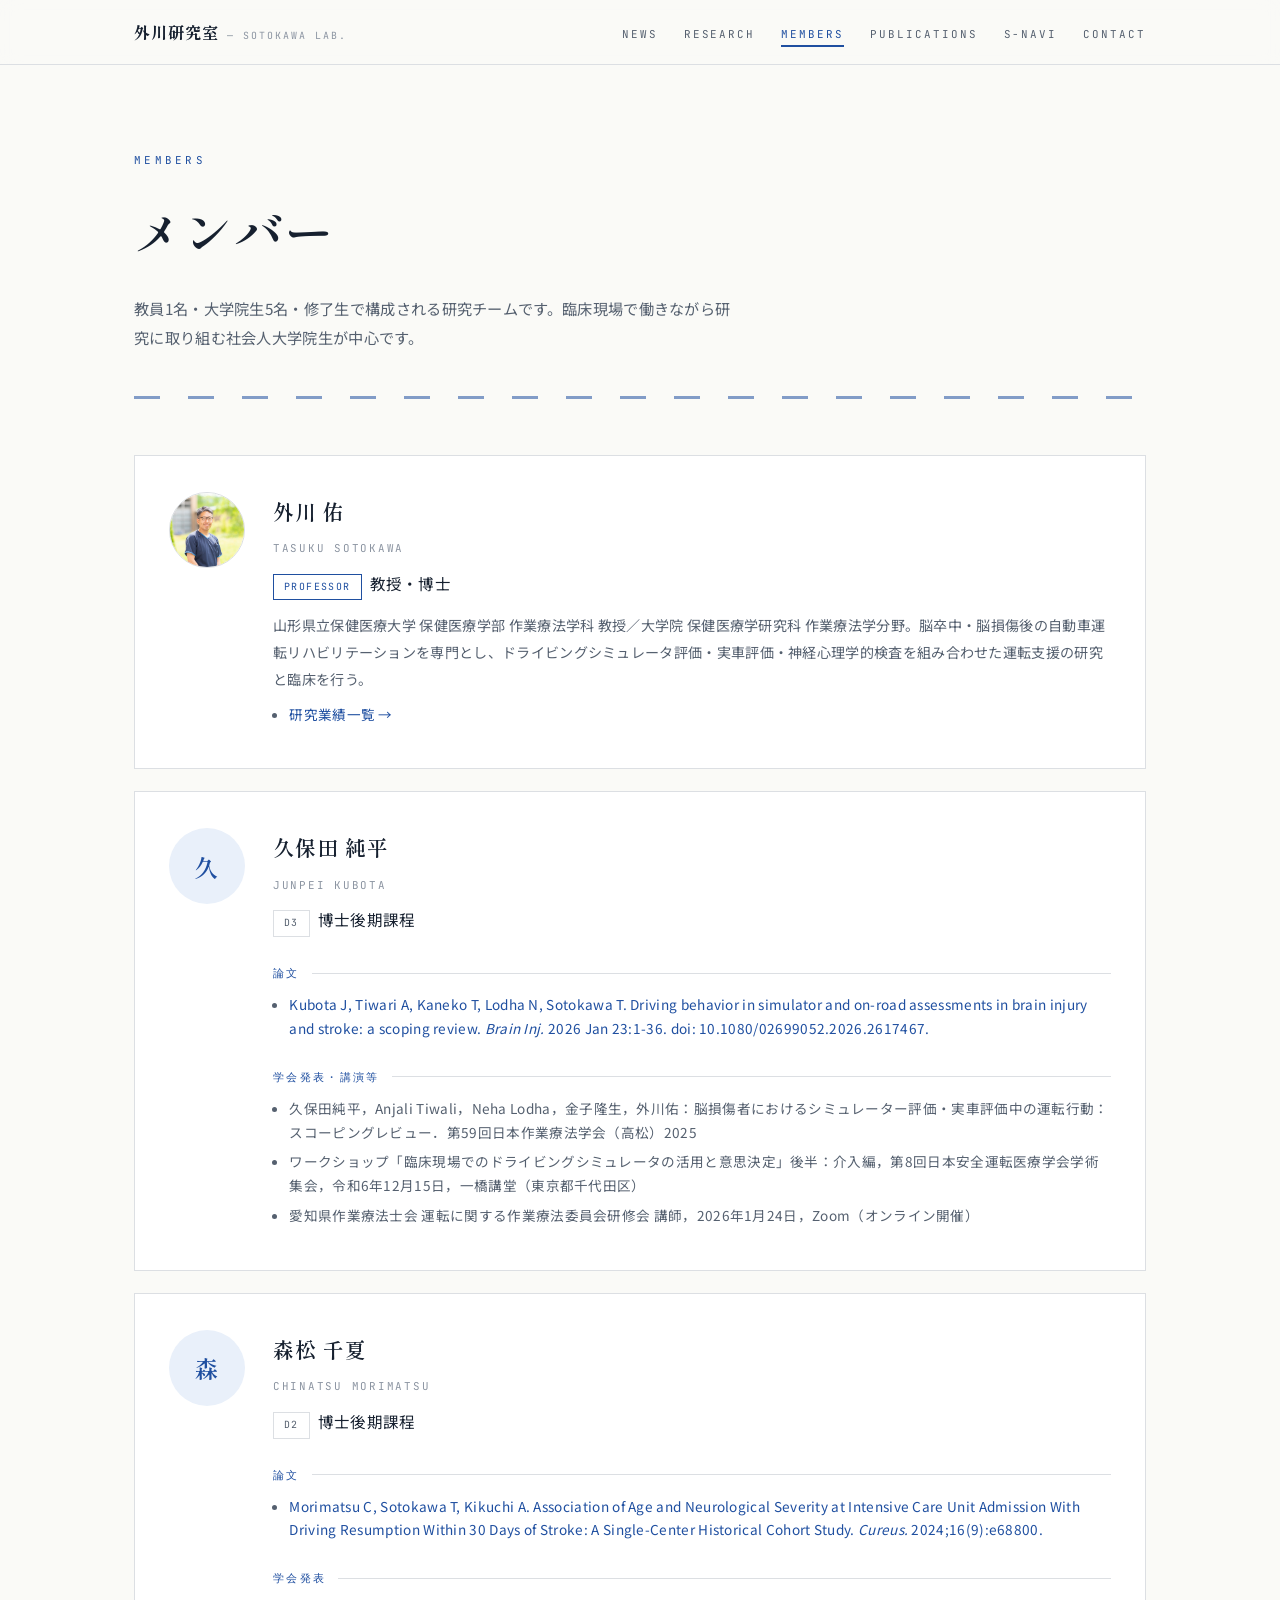
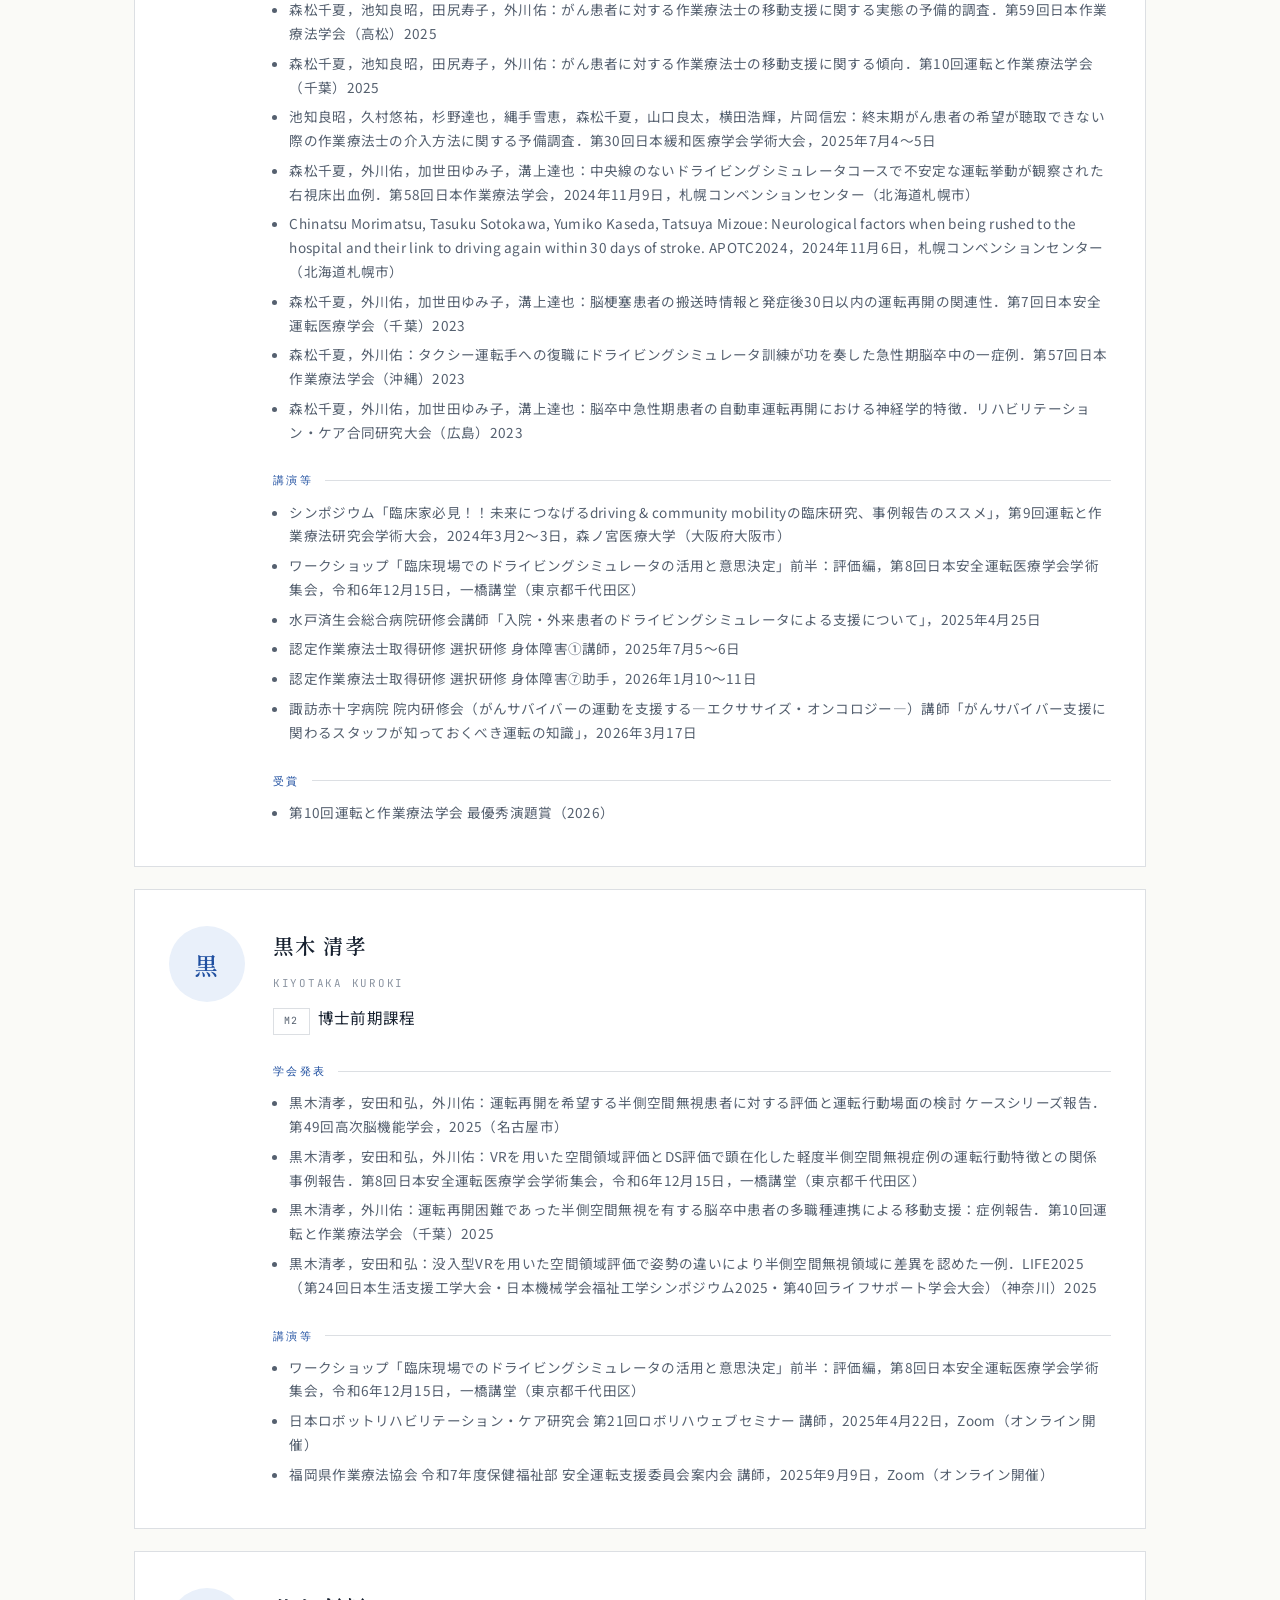
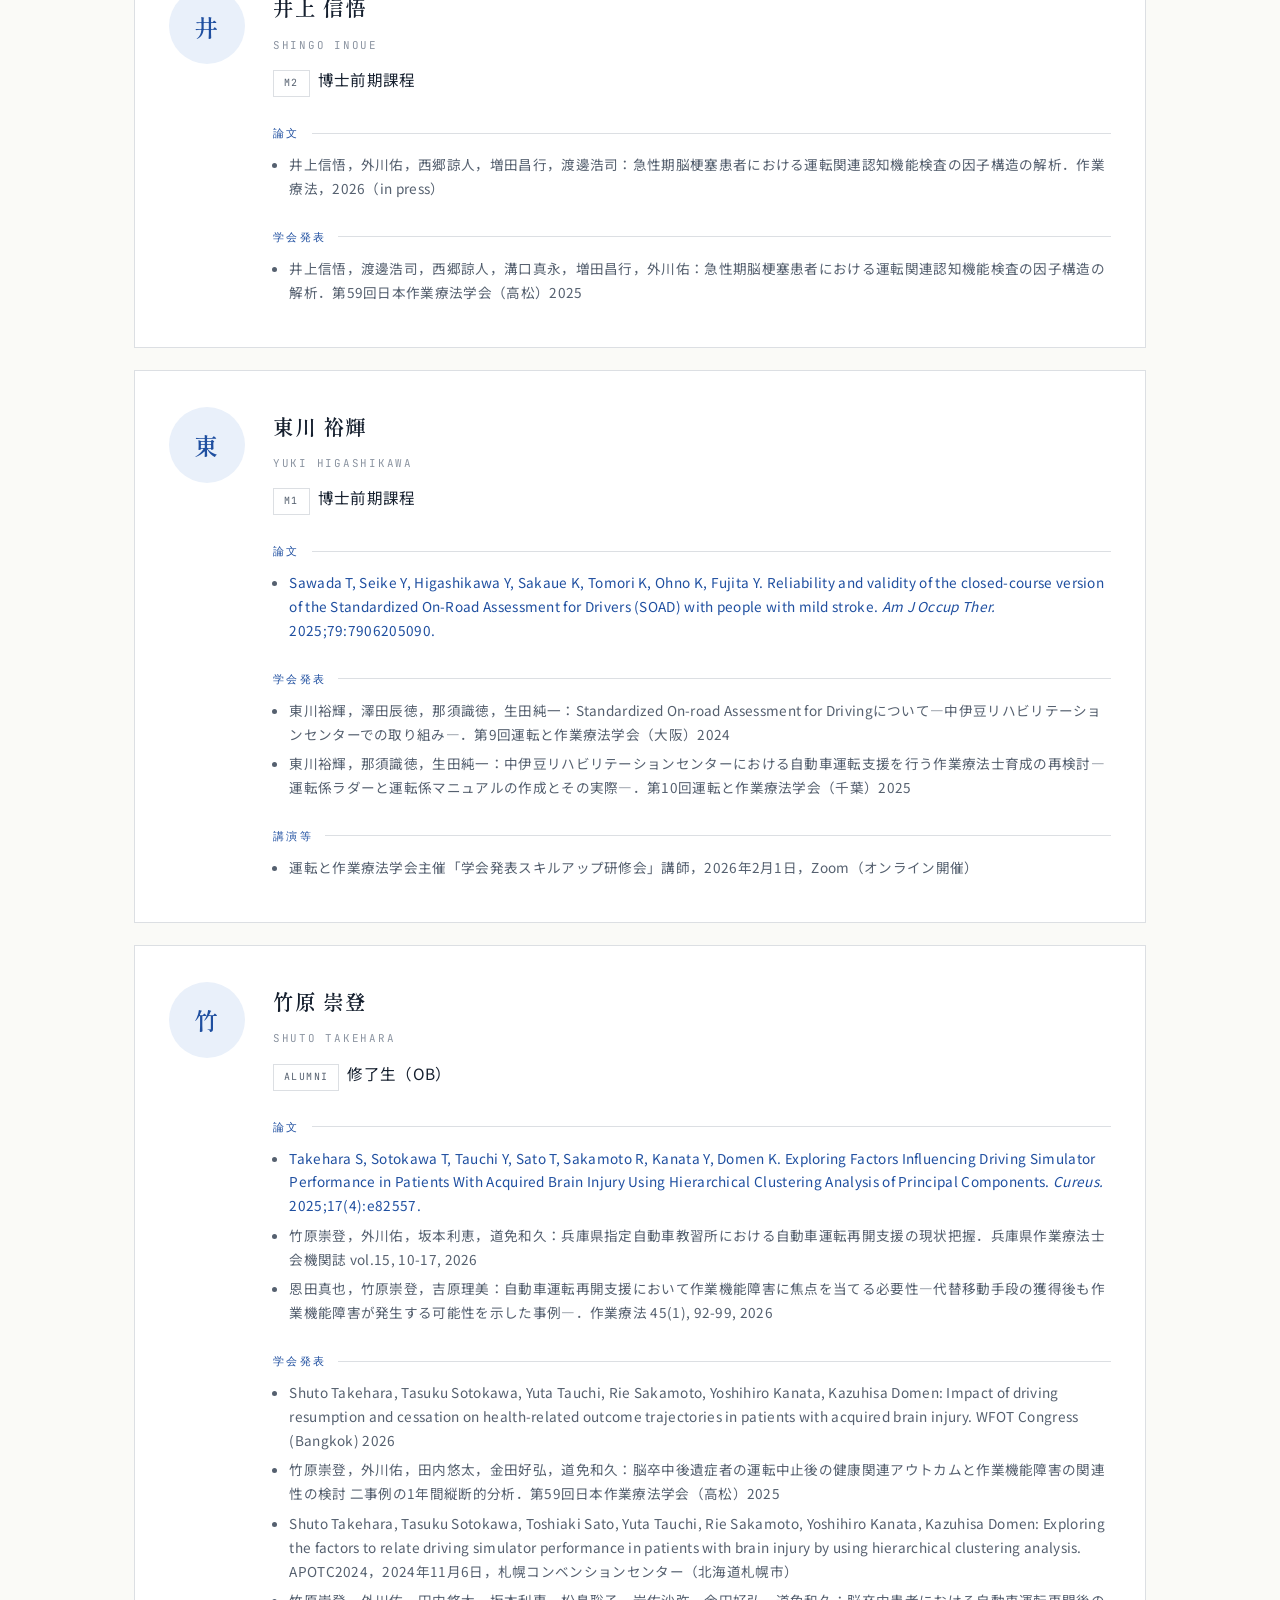
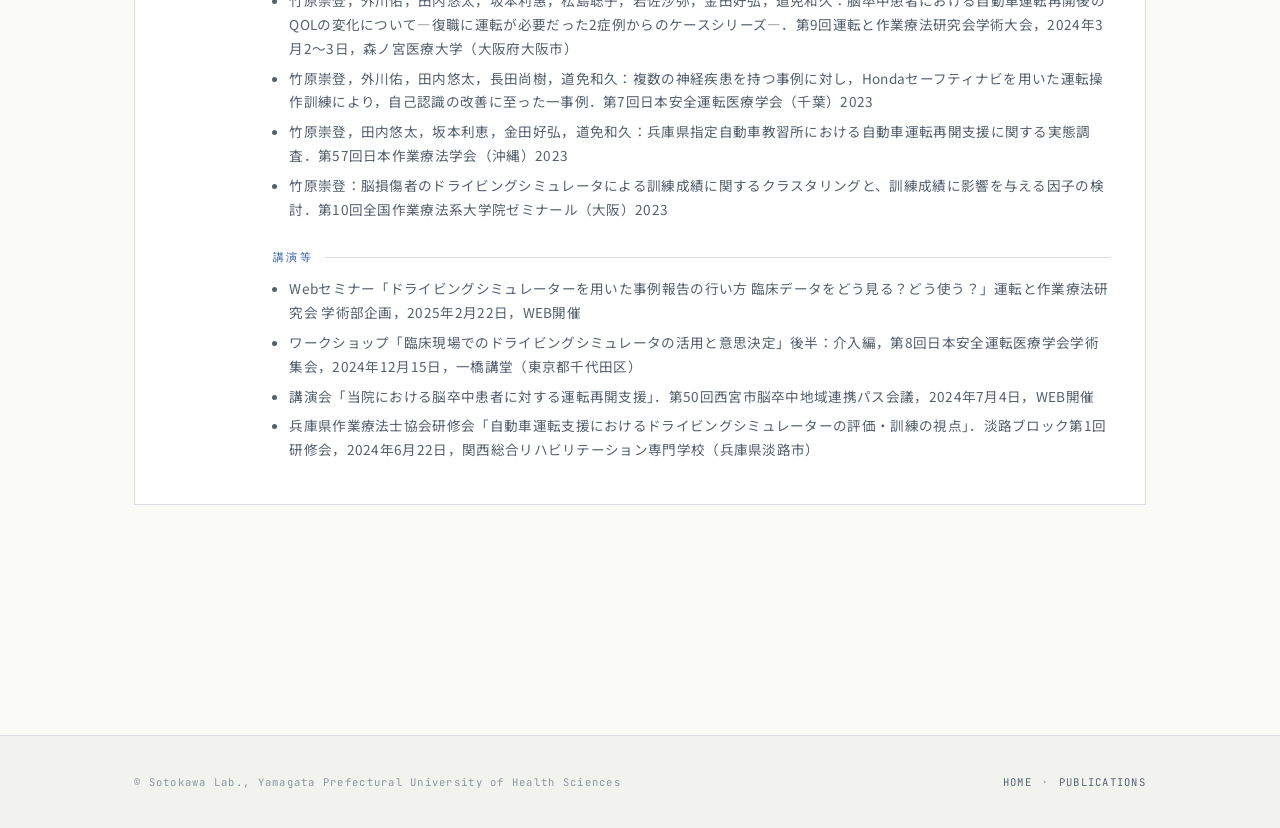
==== members.html @ ee4219dd "Cloudflare Web Analyticsを全ページに導入 Cookie不要・IPアドレス非保存のプライバシー配慮型アクセス解析。 訪問者数・ページ別閲覧・流入元をダッシュボードで確認可能に。 " ====
<!DOCTYPE html>
<html lang="ja">
<head>
<meta charset="UTF-8">
<meta name="viewport" content="width=device-width, initial-scale=1.0">
<title>Members｜外川研究室 Sotokawa Lab.</title>
<meta name="description" content="外川研究室（山形県立保健医療大学大学院 保健医療学研究科 作業療法学分野）のメンバーと業績。">
<link rel="preconnect" href="https://fonts.googleapis.com">
<link rel="preconnect" href="https://fonts.gstatic.com" crossorigin>
<link href="https://fonts.googleapis.com/css2?family=Shippori+Mincho+B1:wght@400;600;700&family=Noto+Sans+JP:wght@400;500;700&family=JetBrains+Mono:ital,wght@0,400;0,500;1,400&display=swap" rel="stylesheet">
<link rel="icon" href="favicon.svg" type="image/svg+xml">
<link rel="stylesheet" href="css/style.css">
<!-- Cloudflare Web Analytics --><script type='module' src='https://static.cloudflareinsights.com/beacon.min.js' data-cf-beacon='{"token": "5a925c10706942b486a56f85b7e37d30"}'></script><!-- End Cloudflare Web Analytics -->
</head>
<body>

<nav class="nav">
  <div class="nav-inner">
    <a class="nav-brand" href="index.html">外川研究室<span class="brand-en"> — SOTOKAWA LAB.</span></a>
    <ul class="nav-links">
      <li><a href="index.html#news">News</a></li>
      <li><a href="index.html#research">Research</a></li>
      <li><a href="members.html" class="active">Members</a></li>
      <li><a href="publications.html">Publications</a></li>
      <li><a href="snavi.html">S-Navi</a></li>
      <li><a href="index.html#contact">Contact</a></li>
    </ul>
  </div>
</nav>

<header class="page-head">
  <span class="sec-label">Members</span>
  <h1>メンバー</h1>
  <p class="lede">教員1名・大学院生5名・修了生で構成される研究チームです。臨床現場で働きながら研究に取り組む社会人大学院生が中心です。</p>
  <hr class="road">
</header>

<main class="section" style="padding-top:56px;">

  <article class="profile reveal" id="sotokawa">
    <div class="profile-avatar has-photo"><img src="img/sotokawa-portrait.jpg" alt="外川佑" loading="lazy"></div>
    <div>
      <h3>外川 佑</h3>
      <span class="romaji">Tasuku Sotokawa</span>
      <div class="role"><span class="tag prof">Professor</span>教授・博士</div>
      <p>山形県立保健医療大学 保健医療学部 作業療法学科 教授／大学院 保健医療学研究科 作業療法学分野。脳卒中・脳損傷後の自動車運転リハビリテーションを専門とし、ドライビングシミュレータ評価・実車評価・神経心理学的検査を組み合わせた運転支援の研究と臨床を行う。</p>
      <ul>
        <li><a href="publications.html">研究業績一覧 →</a></li>
      </ul>
    </div>
  </article>

  <article class="profile reveal" id="kubota">
    <div class="profile-avatar">久</div>
    <div>
      <h3>久保田 純平</h3>
      <span class="romaji">Junpei Kubota</span>
      <div class="role"><span class="tag">D3</span>博士後期課程</div>
      <h4>論文</h4>
      <ul>
        <li><a href="https://www.tandfonline.com/eprint/IPPAYUHFFEUCVNZJGW8H/full?target=10.1080/02699052.2026.2617467">Kubota J, Tiwari A, Kaneko T, Lodha N, Sotokawa T. Driving behavior in simulator and on-road assessments in brain injury and stroke: a scoping review. <i>Brain Inj.</i> 2026 Jan 23:1-36. doi: 10.1080/02699052.2026.2617467.</a></li>
      </ul>
      <h4>学会発表・講演等</h4>
      <ul>
        <li>久保田純平，Anjali Tiwali，Neha Lodha，金子隆生，外川佑：脳損傷者におけるシミュレーター評価・実車評価中の運転行動：スコーピングレビュー．第59回日本作業療法学会（高松）2025</li>
        <li>ワークショップ「臨床現場でのドライビングシミュレータの活用と意思決定」後半：介入編，第8回日本安全運転医療学会学術集会，令和6年12月15日，一橋講堂（東京都千代田区）</li>
        <li>愛知県作業療法士会 運転に関する作業療法委員会研修会 講師，2026年1月24日，Zoom（オンライン開催）</li>
      </ul>
    </div>
  </article>

  <article class="profile reveal" id="morimatsu">
    <div class="profile-avatar">森</div>
    <div>
      <h3>森松 千夏</h3>
      <span class="romaji">Chinatsu Morimatsu</span>
      <div class="role"><span class="tag">D2</span>博士後期課程</div>
      <h4>論文</h4>
      <ul>
        <li><a href="https://www.cureus.com/articles/292405">Morimatsu C, Sotokawa T, Kikuchi A. Association of Age and Neurological Severity at Intensive Care Unit Admission With Driving Resumption Within 30 Days of Stroke: A Single-Center Historical Cohort Study. <i>Cureus.</i> 2024;16(9):e68800.</a></li>
      </ul>
      <h4>学会発表</h4>
      <ul>
        <li>森松千夏，池知良昭，田尻寿子，外川佑：がん患者に対する作業療法士の移動支援に関する実態の予備的調査．第59回日本作業療法学会（高松）2025</li>
        <li>森松千夏，池知良昭，田尻寿子，外川佑：がん患者に対する作業療法士の移動支援に関する傾向．第10回運転と作業療法学会（千葉）2025</li>
        <li>池知良昭，久村悠祐，杉野達也，縄手雪恵，森松千夏，山口良太，横田浩輝，片岡信宏：終末期がん患者の希望が聴取できない際の作業療法士の介入方法に関する予備調査．第30回日本緩和医療学会学術大会，2025年7月4〜5日</li>
        <li>森松千夏，外川佑，加世田ゆみ子，溝上達也：中央線のないドライビングシミュレータコースで不安定な運転挙動が観察された右視床出血例．第58回日本作業療法学会，2024年11月9日，札幌コンベンションセンター（北海道札幌市）</li>
        <li>Chinatsu Morimatsu, Tasuku Sotokawa, Yumiko Kaseda, Tatsuya Mizoue: Neurological factors when being rushed to the hospital and their link to driving again within 30 days of stroke. APOTC2024，2024年11月6日，札幌コンベンションセンター（北海道札幌市）</li>
        <li>森松千夏，外川佑，加世田ゆみ子，溝上達也：脳梗塞患者の搬送時情報と発症後30日以内の運転再開の関連性．第7回日本安全運転医療学会（千葉）2023</li>
        <li>森松千夏，外川佑：タクシー運転手への復職にドライビングシミュレータ訓練が功を奏した急性期脳卒中の一症例．第57回日本作業療法学会（沖縄）2023</li>
        <li>森松千夏，外川佑，加世田ゆみ子，溝上達也：脳卒中急性期患者の自動車運転再開における神経学的特徴．リハビリテーション・ケア合同研究大会（広島）2023</li>
      </ul>
      <h4>講演等</h4>
      <ul>
        <li>シンポジウム「臨床家必見！！未来につなげるdriving &amp; community mobilityの臨床研究、事例報告のススメ」，第9回運転と作業療法研究会学術大会，2024年3月2〜3日，森ノ宮医療大学（大阪府大阪市）</li>
        <li>ワークショップ「臨床現場でのドライビングシミュレータの活用と意思決定」前半：評価編，第8回日本安全運転医療学会学術集会，令和6年12月15日，一橋講堂（東京都千代田区）</li>
        <li>水戸済生会総合病院研修会講師「入院・外来患者のドライビングシミュレータによる支援について」，2025年4月25日</li>
        <li>認定作業療法士取得研修 選択研修 身体障害①講師，2025年7月5〜6日</li>
        <li>認定作業療法士取得研修 選択研修 身体障害⑦助手，2026年1月10〜11日</li>
        <li>諏訪赤十字病院 院内研修会（がんサバイバーの運動を支援する—エクササイズ・オンコロジー—）講師「がんサバイバー支援に関わるスタッフが知っておくべき運転の知識」，2026年3月17日</li>
      </ul>
      <h4>受賞</h4>
      <ul>
        <li>第10回運転と作業療法学会 最優秀演題賞（2026）</li>
      </ul>
    </div>
  </article>

  <article class="profile reveal" id="kuroki">
    <div class="profile-avatar">黒</div>
    <div>
      <h3>黒木 清孝</h3>
      <span class="romaji">Kiyotaka Kuroki</span>
      <div class="role"><span class="tag">M2</span>博士前期課程</div>
      <h4>学会発表</h4>
      <ul>
        <li>黒木清孝，安田和弘，外川佑：運転再開を希望する半側空間無視患者に対する評価と運転行動場面の検討 ケースシリーズ報告．第49回高次脳機能学会，2025（名古屋市）</li>
        <li>黒木清孝，安田和弘，外川佑：VRを用いた空間領域評価とDS評価で顕在化した軽度半側空間無視症例の運転行動特徴との関係 事例報告．第8回日本安全運転医療学会学術集会，令和6年12月15日，一橋講堂（東京都千代田区）</li>
        <li>黒木清孝，外川佑：運転再開困難であった半側空間無視を有する脳卒中患者の多職種連携による移動支援：症例報告．第10回運転と作業療法学会（千葉）2025</li>
        <li>黒木清孝，安田和弘：没入型VRを用いた空間領域評価で姿勢の違いにより半側空間無視領域に差異を認めた一例．LIFE2025（第24回日本生活支援工学大会・日本機械学会福祉工学シンポジウム2025・第40回ライフサポート学会大会）（神奈川）2025</li>
      </ul>
      <h4>講演等</h4>
      <ul>
        <li>ワークショップ「臨床現場でのドライビングシミュレータの活用と意思決定」前半：評価編，第8回日本安全運転医療学会学術集会，令和6年12月15日，一橋講堂（東京都千代田区）</li>
        <li>日本ロボットリハビリテーション・ケア研究会 第21回ロボリハウェブセミナー 講師，2025年4月22日，Zoom（オンライン開催）</li>
        <li>福岡県作業療法協会 令和7年度保健福祉部 安全運転支援委員会案内会 講師，2025年9月9日，Zoom（オンライン開催）</li>
      </ul>
    </div>
  </article>

  <article class="profile reveal" id="inoue">
    <div class="profile-avatar">井</div>
    <div>
      <h3>井上 信悟</h3>
      <span class="romaji">Shingo Inoue</span>
      <div class="role"><span class="tag">M2</span>博士前期課程</div>
      <h4>論文</h4>
      <ul>
        <li>井上信悟，外川佑，西郷諒人，増田昌行，渡邊浩司：急性期脳梗塞患者における運転関連認知機能検査の因子構造の解析．作業療法，2026（in press）</li>
      </ul>
      <h4>学会発表</h4>
      <ul>
        <li>井上信悟，渡邊浩司，西郷諒人，溝口真永，増田昌行，外川佑：急性期脳梗塞患者における運転関連認知機能検査の因子構造の解析．第59回日本作業療法学会（高松）2025</li>
      </ul>
    </div>
  </article>

  <article class="profile reveal" id="higashikawa">
    <div class="profile-avatar">東</div>
    <div>
      <h3>東川 裕輝</h3>
      <span class="romaji">Yuki Higashikawa</span>
      <div class="role"><span class="tag">M1</span>博士前期課程</div>
      <h4>論文</h4>
      <ul>
        <li><a href="https://doi.org/10.5014/ajot.2025.051247">Sawada T, Seike Y, Higashikawa Y, Sakaue K, Tomori K, Ohno K, Fujita Y. Reliability and validity of the closed-course version of the Standardized On-Road Assessment for Drivers (SOAD) with people with mild stroke. <i>Am J Occup Ther.</i> 2025;79:7906205090.</a></li>
      </ul>
      <h4>学会発表</h4>
      <ul>
        <li>東川裕輝，澤田辰徳，那須識徳，生田純一：Standardized On-road Assessment for Drivingについて—中伊豆リハビリテーションセンターでの取り組み—．第9回運転と作業療法学会（大阪）2024</li>
        <li>東川裕輝，那須識徳，生田純一：中伊豆リハビリテーションセンターにおける自動車運転支援を行う作業療法士育成の再検討—運転係ラダーと運転係マニュアルの作成とその実際—．第10回運転と作業療法学会（千葉）2025</li>
      </ul>
      <h4>講演等</h4>
      <ul>
        <li>運転と作業療法学会主催「学会発表スキルアップ研修会」講師，2026年2月1日，Zoom（オンライン開催）</li>
      </ul>
    </div>
  </article>

  <article class="profile reveal" id="takehara">
    <div class="profile-avatar">竹</div>
    <div>
      <h3>竹原 崇登</h3>
      <span class="romaji">Shuto Takehara</span>
      <div class="role"><span class="tag">Alumni</span>修了生（OB）</div>
      <h4>論文</h4>
      <ul>
        <li><a href="https://pmc.ncbi.nlm.nih.gov/articles/PMC12008731/">Takehara S, Sotokawa T, Tauchi Y, Sato T, Sakamoto R, Kanata Y, Domen K. Exploring Factors Influencing Driving Simulator Performance in Patients With Acquired Brain Injury Using Hierarchical Clustering Analysis of Principal Components. <i>Cureus.</i> 2025;17(4):e82557.</a></li>
        <li>竹原崇登，外川佑，坂本利恵，道免和久：兵庫県指定自動車教習所における自動車運転再開支援の現状把握．兵庫県作業療法士会機関誌 vol.15, 10-17, 2026</li>
        <li>恩田真也，竹原崇登，吉原理美：自動車運転再開支援において作業機能障害に焦点を当てる必要性—代替移動手段の獲得後も作業機能障害が発生する可能性を示した事例—．作業療法 45(1), 92-99, 2026</li>
      </ul>
      <h4>学会発表</h4>
      <ul>
        <li>Shuto Takehara, Tasuku Sotokawa, Yuta Tauchi, Rie Sakamoto, Yoshihiro Kanata, Kazuhisa Domen: Impact of driving resumption and cessation on health-related outcome trajectories in patients with acquired brain injury. WFOT Congress (Bangkok) 2026</li>
        <li>竹原崇登，外川佑，田内悠太，金田好弘，道免和久：脳卒中後遺症者の運転中止後の健康関連アウトカムと作業機能障害の関連性の検討 二事例の1年間縦断的分析．第59回日本作業療法学会（高松）2025</li>
        <li>Shuto Takehara, Tasuku Sotokawa, Toshiaki Sato, Yuta Tauchi, Rie Sakamoto, Yoshihiro Kanata, Kazuhisa Domen: Exploring the factors to relate driving simulator performance in patients with brain injury by using hierarchical clustering analysis. APOTC2024，2024年11月6日，札幌コンベンションセンター（北海道札幌市）</li>
        <li>竹原崇登，外川佑，田内悠太，坂本利惠，松島聡子，岩佐沙弥，金田好弘，道免和久：脳卒中患者における自動車運転再開後のQOLの変化について—復職に運転が必要だった2症例からのケースシリーズ—．第9回運転と作業療法研究会学術大会，2024年3月2〜3日，森ノ宮医療大学（大阪府大阪市）</li>
        <li>竹原崇登，外川佑，田内悠太，長田尚樹，道免和久：複数の神経疾患を持つ事例に対し，Hondaセーフティナビを用いた運転操作訓練により，自己認識の改善に至った一事例．第7回日本安全運転医療学会（千葉）2023</li>
        <li>竹原崇登，田内悠太，坂本利恵，金田好弘，道免和久：兵庫県指定自動車教習所における自動車運転再開支援に関する実態調査．第57回日本作業療法学会（沖縄）2023</li>
        <li>竹原崇登：脳損傷者のドライビングシミュレータによる訓練成績に関するクラスタリングと、訓練成績に影響を与える因子の検討．第10回全国作業療法系大学院ゼミナール（大阪）2023</li>
      </ul>
      <h4>講演等</h4>
      <ul>
        <li>Webセミナー「ドライビングシミュレーターを用いた事例報告の行い方 臨床データをどう見る？どう使う？」運転と作業療法研究会 学術部企画，2025年2月22日，WEB開催</li>
        <li>ワークショップ「臨床現場でのドライビングシミュレータの活用と意思決定」後半：介入編，第8回日本安全運転医療学会学術集会，2024年12月15日，一橋講堂（東京都千代田区）</li>
        <li>講演会「当院における脳卒中患者に対する運転再開支援」．第50回西宮市脳卒中地域連携パス会議，2024年7月4日，WEB開催</li>
        <li>兵庫県作業療法士協会研修会「自動車運転支援におけるドライビングシミュレーターの評価・訓練の視点」．淡路ブロック第1回研修会，2024年6月22日，関西総合リハビリテーション専門学校（兵庫県淡路市）</li>
      </ul>
    </div>
  </article>

</main>

<footer class="footer">
  <div class="footer-inner">
    <span>© Sotokawa Lab., Yamagata Prefectural University of Health Sciences</span>
    <span><a href="index.html">HOME</a> ・ <a href="publications.html">PUBLICATIONS</a></span>
  </div>
</footer>

<script src="js/main.js"></script>
</body>
</html>
---- css/style.css ----
/* ==========================================================
   Sotokawa Lab. — アカデミック×ミニマル / ブルー基調
   Typography-driven: Shippori Mincho B1 × Noto Sans JP × JetBrains Mono
   ========================================================== */

:root {
  --paper: #fafaf7;
  --paper-2: #f2f3ef;
  --ink: #16202f;
  --ink-2: #55606f;
  --ink-3: #8b94a1;
  --blue: #1f4fa0;
  --blue-deep: #123063;
  --blue-pale: #e9f0fa;
  --line: #dcdfe3;
  --serif: 'Shippori Mincho B1', 'Hiragino Mincho ProN', serif;
  --sans: 'Noto Sans JP', 'Hiragino Kaku Gothic ProN', sans-serif;
  --mono: 'JetBrains Mono', 'Consolas', monospace;
  --maxw: 1060px;
}

* { margin: 0; padding: 0; box-sizing: border-box; }

html { scroll-behavior: smooth; scroll-padding-top: 84px; }

body {
  font-family: var(--sans);
  font-weight: 400;
  background: var(--paper);
  color: var(--ink);
  line-height: 1.9;
  font-size: 15.5px;
  letter-spacing: 0.02em;
  -webkit-font-smoothing: antialiased;
}

::selection { background: var(--blue); color: #fff; }

a { color: var(--blue); text-decoration: none; }
a:hover { text-decoration: underline; text-underline-offset: 3px; }

/* ---------- 道路のセンターライン（シグネチャ・ディバイダ） ---------- */
.road {
  height: 3px;
  border: 0;
  background: repeating-linear-gradient(90deg,
    var(--blue) 0 26px, transparent 26px 54px);
  opacity: .55;
  margin: 0;
}

/* ---------- ナビゲーション ---------- */
.nav {
  position: fixed; top: 0; left: 0; right: 0; z-index: 100;
  background: rgba(250, 250, 247, .85);
  backdrop-filter: blur(10px);
  border-bottom: 1px solid var(--line);
}
.nav-inner {
  max-width: var(--maxw); margin: 0 auto;
  padding: 0 24px; height: 64px;
  display: flex; align-items: center; justify-content: space-between;
}
.nav-brand {
  font-family: var(--serif); font-weight: 700; font-size: 1.02rem;
  color: var(--ink); letter-spacing: .06em; white-space: nowrap;
}
.nav-brand:hover { text-decoration: none; color: var(--blue); }
.brand-en {
  font-family: var(--mono); font-weight: 400; font-size: .62rem;
  letter-spacing: .2em; color: var(--ink-3);
}
.nav-links {
  display: flex; gap: 26px; list-style: none;
  overflow-x: auto; scrollbar-width: none;
}
.nav-links::-webkit-scrollbar { display: none; }
.nav-links a {
  font-family: var(--mono); font-size: .68rem; letter-spacing: .18em;
  color: var(--ink-2); text-transform: uppercase; white-space: nowrap;
  padding-bottom: 4px; border-bottom: 2px solid transparent;
}
.nav-links a:hover, .nav-links a.active {
  color: var(--blue); border-bottom-color: var(--blue); text-decoration: none;
}
@media (max-width: 720px) {
  .nav-links { gap: 14px; }
  .nav-links a { font-size: .6rem; letter-spacing: .08em; }
  .nav-brand { font-size: .88rem; }
  .nav-brand .brand-en { display: none; }
}

/* ---------- ヒーロー ---------- */
.hero {
  min-height: 92vh;
  display: flex; align-items: center;
  position: relative;
  overflow: hidden;
  background:
    radial-gradient(1200px 500px at 85% -10%, var(--blue-pale) 0%, transparent 60%),
    var(--paper);
}
.hero-inner {
  max-width: var(--maxw); margin: 0 auto; padding: 120px 24px 80px;
  width: 100%;
  position: relative;
}
.hero-label {
  font-family: var(--mono); font-size: .72rem; letter-spacing: .3em;
  color: var(--blue); text-transform: uppercase;
  display: flex; align-items: center; gap: 14px;
  margin-bottom: 34px;
}
.hero-label::before {
  content: ""; display: block; width: 44px; height: 2px;
  background: repeating-linear-gradient(90deg, var(--blue) 0 8px, transparent 8px 16px);
}
.hero-title {
  font-family: var(--serif); font-weight: 600;
  font-size: clamp(2.4rem, 6vw, 4.4rem);
  line-height: 1.5; letter-spacing: .04em;
  margin-bottom: 40px;
}
.hero-title em {
  font-style: normal; color: var(--blue);
  text-emphasis: filled dot var(--blue);
  -webkit-text-emphasis: filled dot var(--blue);
}
.hero-lede {
  max-width: 34em; color: var(--ink-2); font-size: .98rem;
  margin-bottom: 44px;
}
.hero-lede strong { color: var(--ink); font-weight: 700; }
.hero-cta { display: flex; gap: 16px; flex-wrap: wrap; }
.btn {
  display: inline-block; font-family: var(--mono); font-size: .72rem;
  letter-spacing: .16em; text-transform: uppercase;
  padding: 13px 26px; border: 1px solid var(--blue);
  color: var(--blue); transition: all .25s ease;
}
.btn:hover { background: var(--blue); color: #fff; text-decoration: none; }
.btn.solid { background: var(--blue); color: #fff; }
.btn.solid:hover { background: var(--blue-deep); border-color: var(--blue-deep); }

/* 縦書きアクセント */
.hero-vertical {
  position: absolute; right: 24px; top: 50%;
  transform: translateY(-50%);
  writing-mode: vertical-rl;
  font-family: var(--serif); font-size: .7rem; letter-spacing: .22em;
  color: var(--ink-3);
  border-left: 1px solid var(--line); padding-left: 16px;
  height: auto; max-height: 76vh;
}
@media (max-width: 900px) { .hero-vertical { display: none; } }

/* ヒーロー登場アニメーション */
.hero .rise { opacity: 0; transform: translateY(22px); animation: rise .9s cubic-bezier(.2,.7,.3,1) forwards; }
.hero .rise:nth-child(1) { animation-delay: .1s; }
.hero .rise:nth-child(2) { animation-delay: .25s; }
.hero .rise:nth-child(3) { animation-delay: .45s; }
.hero .rise:nth-child(4) { animation-delay: .6s; }
@keyframes rise { to { opacity: 1; transform: none; } }

/* ---------- フィールドフォト（ブルーデュオトーン写真バンド） ---------- */
.field-photo {
  position: relative; height: 46vh; min-height: 320px; max-height: 520px;
  overflow: hidden; background: var(--blue-deep);
}
.field-photo-media {
  position: absolute; inset: 0;
  background-size: cover; background-position: center 38%;
  filter: grayscale(60%) contrast(1.1) brightness(.92);
}
.field-photo::before {
  content: ""; position: absolute; inset: 0;
  background:
    linear-gradient(180deg, rgba(18,48,99,.1) 0%, rgba(13,22,40,.88) 100%),
    linear-gradient(90deg, rgba(18,48,99,.5) 0%, transparent 55%);
  mix-blend-mode: multiply;
}
.field-photo-caption {
  position: absolute; left: 0; right: 0; bottom: 0; z-index: 1;
  max-width: var(--maxw); margin: 0 auto; padding: 0 24px 34px;
}
.field-photo-caption .sec-label { color: #9db9e8; }
.field-photo-caption p {
  font-family: var(--serif); font-weight: 600; color: #f3f6fc;
  font-size: clamp(1.2rem, 2.6vw, 1.7rem); letter-spacing: .04em;
  margin: 6px 0 10px;
}
.field-photo-caption p.sub {
  font-family: var(--sans); font-weight: 400; font-size: .82rem;
  color: #c3d2ec; max-width: 42em; line-height: 1.9; letter-spacing: .02em;
}
@media (max-width: 640px) {
  .field-photo { height: 56vh; }
}

/* ---------- セクション共通 ---------- */
.section { max-width: var(--maxw); margin: 0 auto; padding: 104px 24px 0; }
.section:last-of-type { padding-bottom: 104px; }
.sec-head { margin-bottom: 52px; }
.sec-label {
  font-family: var(--mono); font-size: .68rem; letter-spacing: .3em;
  color: var(--blue); text-transform: uppercase; display: block;
  margin-bottom: 12px;
}
.sec-title {
  font-family: var(--serif); font-weight: 600;
  font-size: clamp(1.6rem, 3.2vw, 2.2rem); letter-spacing: .05em;
}

/* スクロール・リビール */
.reveal { opacity: 0; transform: translateY(26px); transition: opacity .8s ease, transform .8s cubic-bezier(.2,.7,.3,1); }
.reveal.in { opacity: 1; transform: none; }

/* ---------- News ---------- */
.news-list { list-style: none; border-top: 1px solid var(--line); }
.news-list li {
  display: flex; gap: 28px; padding: 20px 4px;
  border-bottom: 1px solid var(--line); align-items: baseline;
}
.news-date {
  font-family: var(--mono); font-size: .76rem; color: var(--blue);
  letter-spacing: .06em; flex: 0 0 7.2em;
}
.news-body { flex: 1; font-size: .93rem; }
@media (max-width: 600px) {
  .news-list li { flex-direction: column; gap: 4px; }
}
details.archive { margin-top: 22px; }
details.archive summary {
  cursor: pointer; font-family: var(--mono); font-size: .72rem;
  letter-spacing: .16em; color: var(--ink-2); text-transform: uppercase;
  list-style: none; display: inline-flex; align-items: center; gap: 10px;
}
details.archive summary::-webkit-details-marker { display: none; }
details.archive summary::before { content: "+"; color: var(--blue); font-size: 1rem; }
details.archive[open] summary::before { content: "−"; }
details.archive summary:hover { color: var(--blue); }
details.archive .news-list { margin-top: 14px; border-top-color: transparent; }

/* ---------- Research（4カード） ---------- */
.topics { display: grid; grid-template-columns: 1fr 1fr; gap: 22px; }
@media (max-width: 720px) { .topics { grid-template-columns: 1fr; } }
.topic {
  border: 1px solid var(--line); background: #fff;
  padding: 34px 30px 30px; position: relative;
  transition: border-color .3s ease, transform .3s ease, box-shadow .3s ease;
}
.topic:hover {
  border-color: var(--blue); transform: translateY(-4px);
  box-shadow: 0 14px 34px -18px rgba(31, 79, 160, .35);
}
.topic-no {
  font-family: var(--mono); font-size: .72rem; letter-spacing: .2em;
  color: var(--blue); display: block; margin-bottom: 16px;
}
.topic-no::after {
  content: ""; display: inline-block; vertical-align: middle;
  width: 34px; height: 1px; background: var(--blue); margin-left: 12px; opacity: .5;
}
.topic h3 {
  font-family: var(--serif); font-weight: 600; font-size: 1.18rem;
  letter-spacing: .04em; margin-bottom: 12px;
}
.topic p { font-size: .88rem; color: var(--ink-2); margin-bottom: 10px; }
.topic .en {
  font-family: var(--mono); font-size: .68rem; color: var(--ink-3);
  letter-spacing: .02em; line-height: 1.6; display: block;
}

/* ---------- Members ---------- */
.member-rows { border-top: 1px solid var(--line); }
.member-row {
  display: grid; grid-template-columns: 1.6fr 1fr auto;
  gap: 18px; align-items: center;
  padding: 22px 4px; border-bottom: 1px solid var(--line);
  transition: background .25s ease;
}
.member-row:hover { background: #fff; }
.member-name { font-family: var(--serif); font-weight: 600; font-size: 1.12rem; letter-spacing: .06em; }
.member-name .romaji {
  font-family: var(--mono); font-size: .66rem; color: var(--ink-3);
  letter-spacing: .14em; display: block; margin-top: 2px; text-transform: uppercase;
}
.member-role { font-size: .8rem; color: var(--ink-2); }
.tag {
  display: inline-block; font-family: var(--mono); font-size: .62rem;
  letter-spacing: .14em; padding: 3px 10px; border: 1px solid var(--line);
  color: var(--ink-2); margin-right: 8px; text-transform: uppercase;
}
.tag.prof { border-color: var(--blue); color: var(--blue); }
.member-link { font-family: var(--mono); font-size: .72rem; letter-spacing: .1em; white-space: nowrap; }
@media (max-width: 640px) {
  .member-row { grid-template-columns: 1fr; gap: 6px; }
}

/* ---------- Admissions ---------- */
.admissions {
  background: linear-gradient(135deg, var(--blue-deep) 0%, var(--blue) 100%);
  color: #fff; margin-top: 104px;
}
.admissions-inner {
  max-width: var(--maxw); margin: 0 auto; padding: 84px 24px;
  display: grid; grid-template-columns: 1.3fr 1fr; gap: 48px; align-items: center;
}
@media (max-width: 760px) { .admissions-inner { grid-template-columns: 1fr; } }
.admissions .sec-label { color: #9db9e8; }
.admissions h2 {
  font-family: var(--serif); font-weight: 600;
  font-size: clamp(1.5rem, 3vw, 2rem); letter-spacing: .05em; margin-bottom: 18px;
}
.admissions p { font-size: .92rem; color: #dbe6f7; max-width: 34em; }
.admissions .btn { border-color: #fff; color: #fff; }
.admissions .btn:hover { background: #fff; color: var(--blue-deep); }
.admissions-note { font-family: var(--mono); font-size: .68rem; letter-spacing: .12em; color: #9db9e8; margin-top: 14px; }

/* ---------- Contact ---------- */
.contact-box {
  border: 1px solid var(--line); background: #fff; padding: 44px 38px;
  display: flex; flex-wrap: wrap; gap: 34px; justify-content: space-between; align-items: center;
}
.contact-mail { font-family: var(--mono); font-size: 1.02rem; letter-spacing: .04em; color: var(--ink); }
.contact-mail .at { color: var(--blue); padding: 0 2px; }
.contact-note { font-size: .8rem; color: var(--ink-2); max-width: 26em; }

/* ---------- フッター ---------- */
.footer { margin-top: 104px; border-top: 1px solid var(--line); background: var(--paper-2); }
.footer-inner {
  max-width: var(--maxw); margin: 0 auto; padding: 36px 24px;
  display: flex; flex-wrap: wrap; gap: 12px; justify-content: space-between;
  font-family: var(--mono); font-size: .66rem; letter-spacing: .12em; color: var(--ink-3);
}
.footer a { color: var(--ink-2); }

/* ---------- サブページ・ヘッダ ---------- */
.page-head {
  max-width: var(--maxw); margin: 0 auto; padding: 150px 24px 0;
}
.page-head .sec-label { margin-bottom: 14px; }
.page-head h1 {
  font-family: var(--serif); font-weight: 600;
  font-size: clamp(2rem, 4.6vw, 3rem); letter-spacing: .05em; margin-bottom: 18px;
}
.page-head .lede { color: var(--ink-2); font-size: .95rem; max-width: 40em; margin-bottom: 44px; }

/* ---------- Publications ---------- */
.pub-year {
  font-family: var(--mono); font-size: 1rem; letter-spacing: .2em; color: var(--blue);
  margin: 56px 0 6px; display: flex; align-items: center; gap: 18px;
}
.pub-year::after { content: ""; flex: 1; height: 1px; background: var(--line); }
.pub-list { list-style: none; counter-reset: pub; }
.pub-list li {
  counter-increment: pub;
  padding: 16px 0 16px 3.2em; position: relative;
  border-bottom: 1px dashed var(--line);
  font-size: .89rem; color: var(--ink-2); line-height: 1.85;
}
.pub-list li::before {
  content: counter(pub, decimal-leading-zero);
  position: absolute; left: 0; top: 18px;
  font-family: var(--mono); font-size: .72rem; color: var(--ink-3); letter-spacing: .08em;
}
.pub-list b { color: var(--ink); font-weight: 700; }
.pub-list a { word-break: break-word; }

/* ---------- Members ページ（プロフィール） ---------- */
.profile {
  border: 1px solid var(--line); background: #fff;
  padding: 36px 34px; margin-bottom: 22px;
  display: grid; grid-template-columns: auto 1fr; gap: 28px; align-items: start;
}
@media (max-width: 620px) { .profile { grid-template-columns: 1fr; } }
.profile-avatar {
  width: 76px; height: 76px; border-radius: 50%;
  background: var(--blue-pale); color: var(--blue);
  font-family: var(--serif); font-weight: 600; font-size: 1.5rem;
  display: flex; align-items: center; justify-content: center; letter-spacing: .05em;
  flex-shrink: 0; overflow: hidden;
}
.profile-avatar.has-photo { border: 1px solid var(--line); }
.profile-avatar.has-photo img {
  width: 100%; height: 100%; object-fit: cover; display: block;
}
.profile h3 { font-family: var(--serif); font-size: 1.3rem; font-weight: 600; letter-spacing: .05em; }
.profile .romaji { font-family: var(--mono); font-size: .68rem; letter-spacing: .16em; color: var(--ink-3); text-transform: uppercase; }
.profile .role { margin: 8px 0 12px; }
.profile p { font-size: .88rem; color: var(--ink-2); }
.profile ul { margin: 10px 0 0 1.2em; font-size: .85rem; color: var(--ink-2); }
.profile li { margin: 6px 0; line-height: 1.75; }
.profile h4 {
  font-family: var(--mono); font-size: .66rem; font-weight: 500;
  letter-spacing: .22em; color: var(--blue); text-transform: uppercase;
  margin: 26px 0 2px; display: flex; align-items: center; gap: 12px;
}
.profile h4::after { content: ""; flex: 1; height: 1px; background: var(--line); }

/* ---------- 記事本文（ガイドページ） ---------- */
.article { max-width: 780px; }
.article h2 {
  font-family: var(--serif); font-weight: 600; font-size: 1.35rem;
  letter-spacing: .05em; margin: 60px 0 18px;
  padding-left: 16px; border-left: 3px solid var(--blue);
}
.article h3 {
  font-family: var(--serif); font-weight: 600; font-size: 1.08rem;
  letter-spacing: .04em; margin: 40px 0 12px; color: var(--blue-deep);
}
.article p { margin: 0 0 18px; font-size: .93rem; }
.article ul { margin: 0 0 18px 1.4em; font-size: .93rem; }
.article ul ul { margin-bottom: 0; }
.article li { margin: 4px 0; }
.article img {
  width: 100%; height: auto; border: 1px solid var(--line);
  margin: 10px 0 6px; display: block;
}
.article .caption {
  font-family: var(--mono); font-size: .66rem; letter-spacing: .1em;
  color: var(--ink-3); margin-bottom: 28px;
}
.article .note {
  background: var(--blue-pale); border-left: 3px solid var(--blue);
  padding: 18px 22px; font-size: .85rem; margin: 24px 0;
}
.crumb {
  font-family: var(--mono); font-size: .68rem; letter-spacing: .14em;
  text-transform: uppercase;
}
.guide-toc { list-style: none; border-top: 1px solid var(--line); max-width: 780px; }
.guide-toc li { border-bottom: 1px solid var(--line); }
.guide-toc a {
  display: flex; justify-content: space-between; align-items: baseline; gap: 18px;
  padding: 16px 4px; color: var(--ink); font-size: .92rem;
}
.guide-toc a:hover { color: var(--blue); text-decoration: none; background: #fff; }
.guide-toc .where {
  font-family: var(--mono); font-size: .62rem; letter-spacing: .12em;
  color: var(--ink-3); white-space: nowrap; text-transform: uppercase;
}

/* ---------- コードブロック ---------- */
.codeblock {
  margin: 30px 0 40px;
  border: 1px solid #26314a; border-radius: 6px; overflow: hidden;
  box-shadow: 0 10px 26px -18px rgba(18, 48, 99, .5);
}
.codeblock-head {
  display: flex; justify-content: space-between; align-items: center;
  padding: 9px 14px; background: #1b2438; border-bottom: 1px solid #26314a;
  font-family: var(--mono); font-size: .66rem; letter-spacing: .12em; color: #9db3d8;
}
.codeblock-head .lang {
  display: inline-block; background: var(--blue); color: #fff;
  font-size: .58rem; letter-spacing: .18em; padding: 2px 8px;
  border-radius: 3px; margin-right: 10px; vertical-align: 1px;
}
.codeblock-head a { font-family: var(--mono); color: #9db3d8; }
.codeblock-head a:hover { color: #fff; }
.codeblock-head .btn-copy {
  cursor: pointer; border: 1px solid #3a4a6e; background: transparent;
  font-family: var(--mono); font-size: .6rem; letter-spacing: .1em;
  padding: 3px 10px; color: #9db3d8; border-radius: 3px;
}
.codeblock-head .btn-copy:hover { border-color: #fff; color: #fff; }
.codeblock pre {
  margin: 0; padding: 18px 20px; overflow-x: auto;
  background: #131b2c; color: #dce5f5;
  font-family: var(--mono); font-size: .78rem; line-height: 1.7;
}
.codeblock pre code { font-family: inherit; }

/* Rシンタックスハイライト */
.tok-com { color: #7c89a3; font-style: italic; }
.tok-str { color: #e6b878; }
.tok-kw  { color: #82b4f8; font-weight: 500; }
.tok-num { color: #9ee0c0; }

/* プレーン表示（フォルダ構造など・コードではないもの） */
.codeblock.plain {
  border: 1px dashed var(--line); border-radius: 0; box-shadow: none;
  margin: 18px 0 26px;
}
.codeblock.plain pre {
  background: var(--paper-2); color: var(--ink-2); font-size: .76rem;
}

/* ---------- S-navi ガイド ---------- */
.guide-cards { display: grid; grid-template-columns: repeat(3, 1fr); gap: 22px; }
@media (max-width: 780px) { .guide-cards { grid-template-columns: 1fr; } }
.disclaimer {
  margin-top: 56px; padding: 26px 30px; background: var(--paper-2);
  border-left: 3px solid var(--ink-3); font-size: .8rem; color: var(--ink-2);
}
.disclaimer strong { display: block; margin-bottom: 6px; color: var(--ink); font-family: var(--serif); letter-spacing: .08em; }
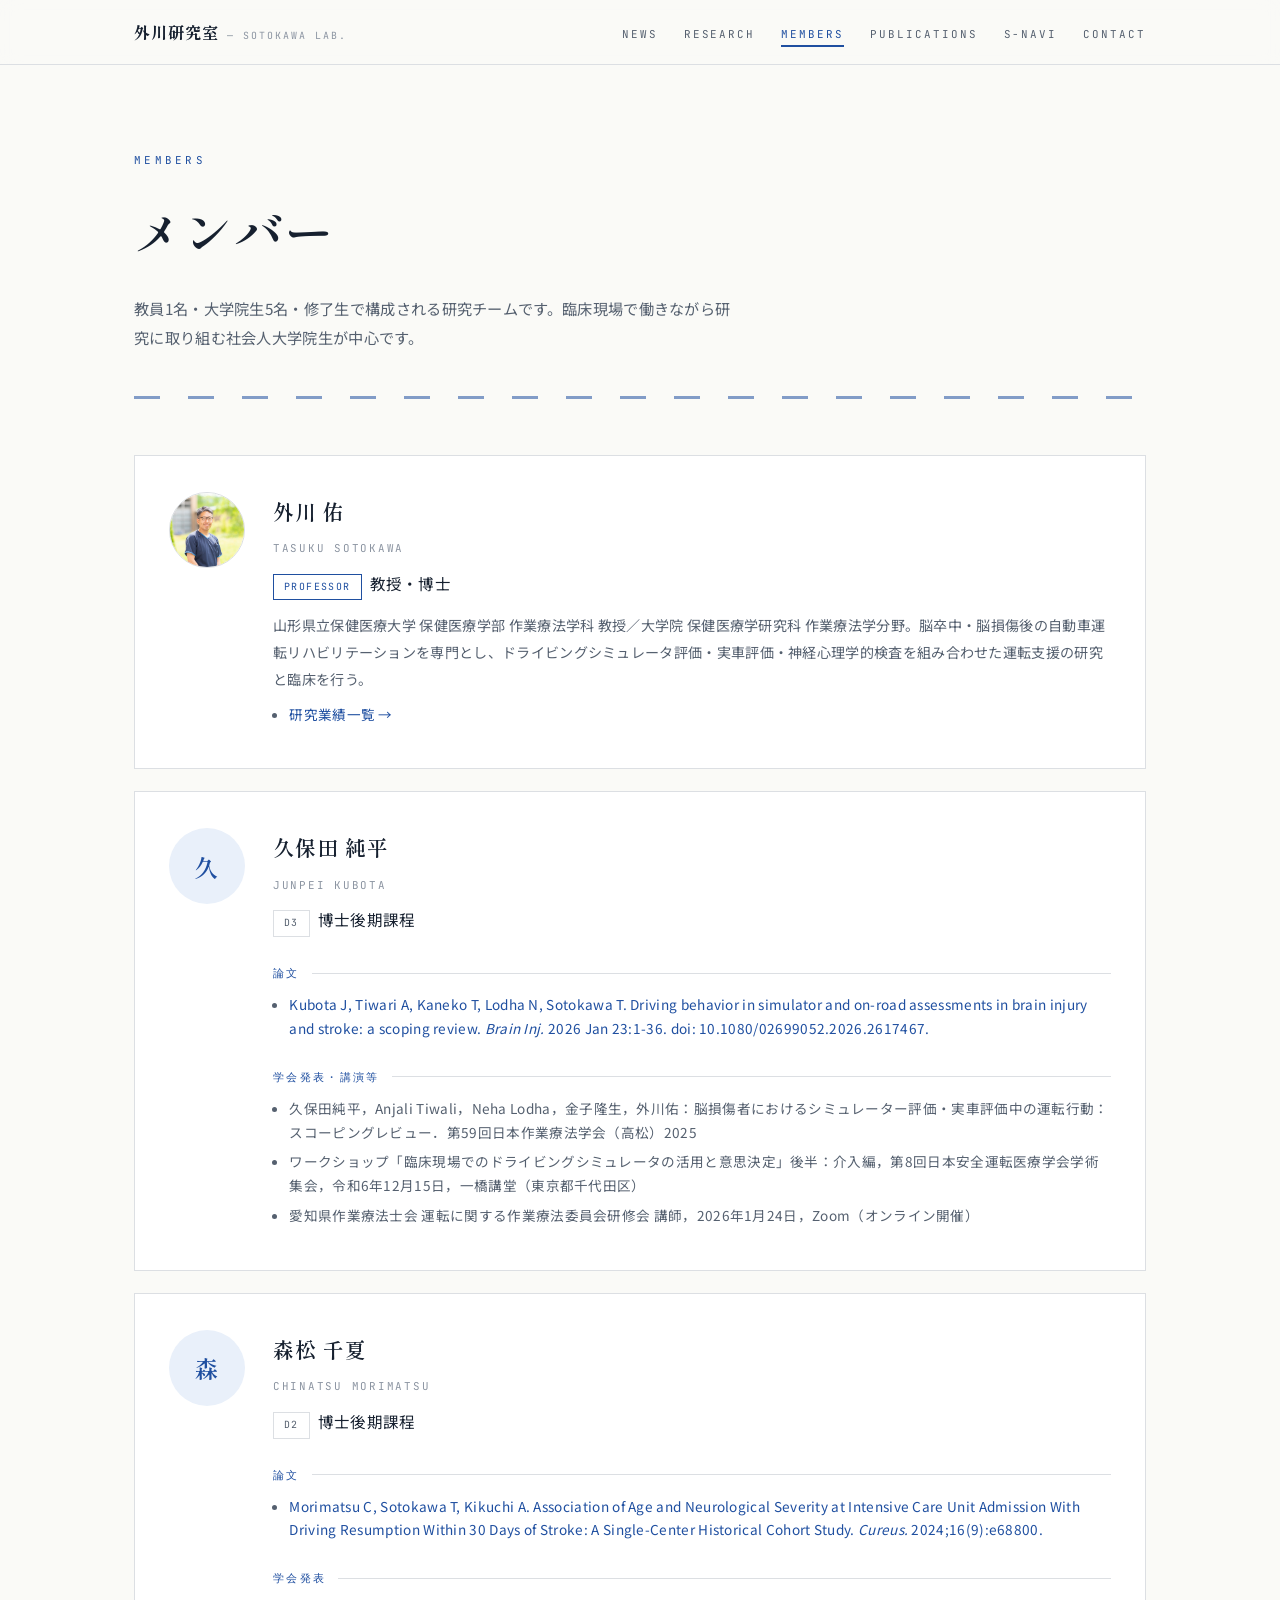
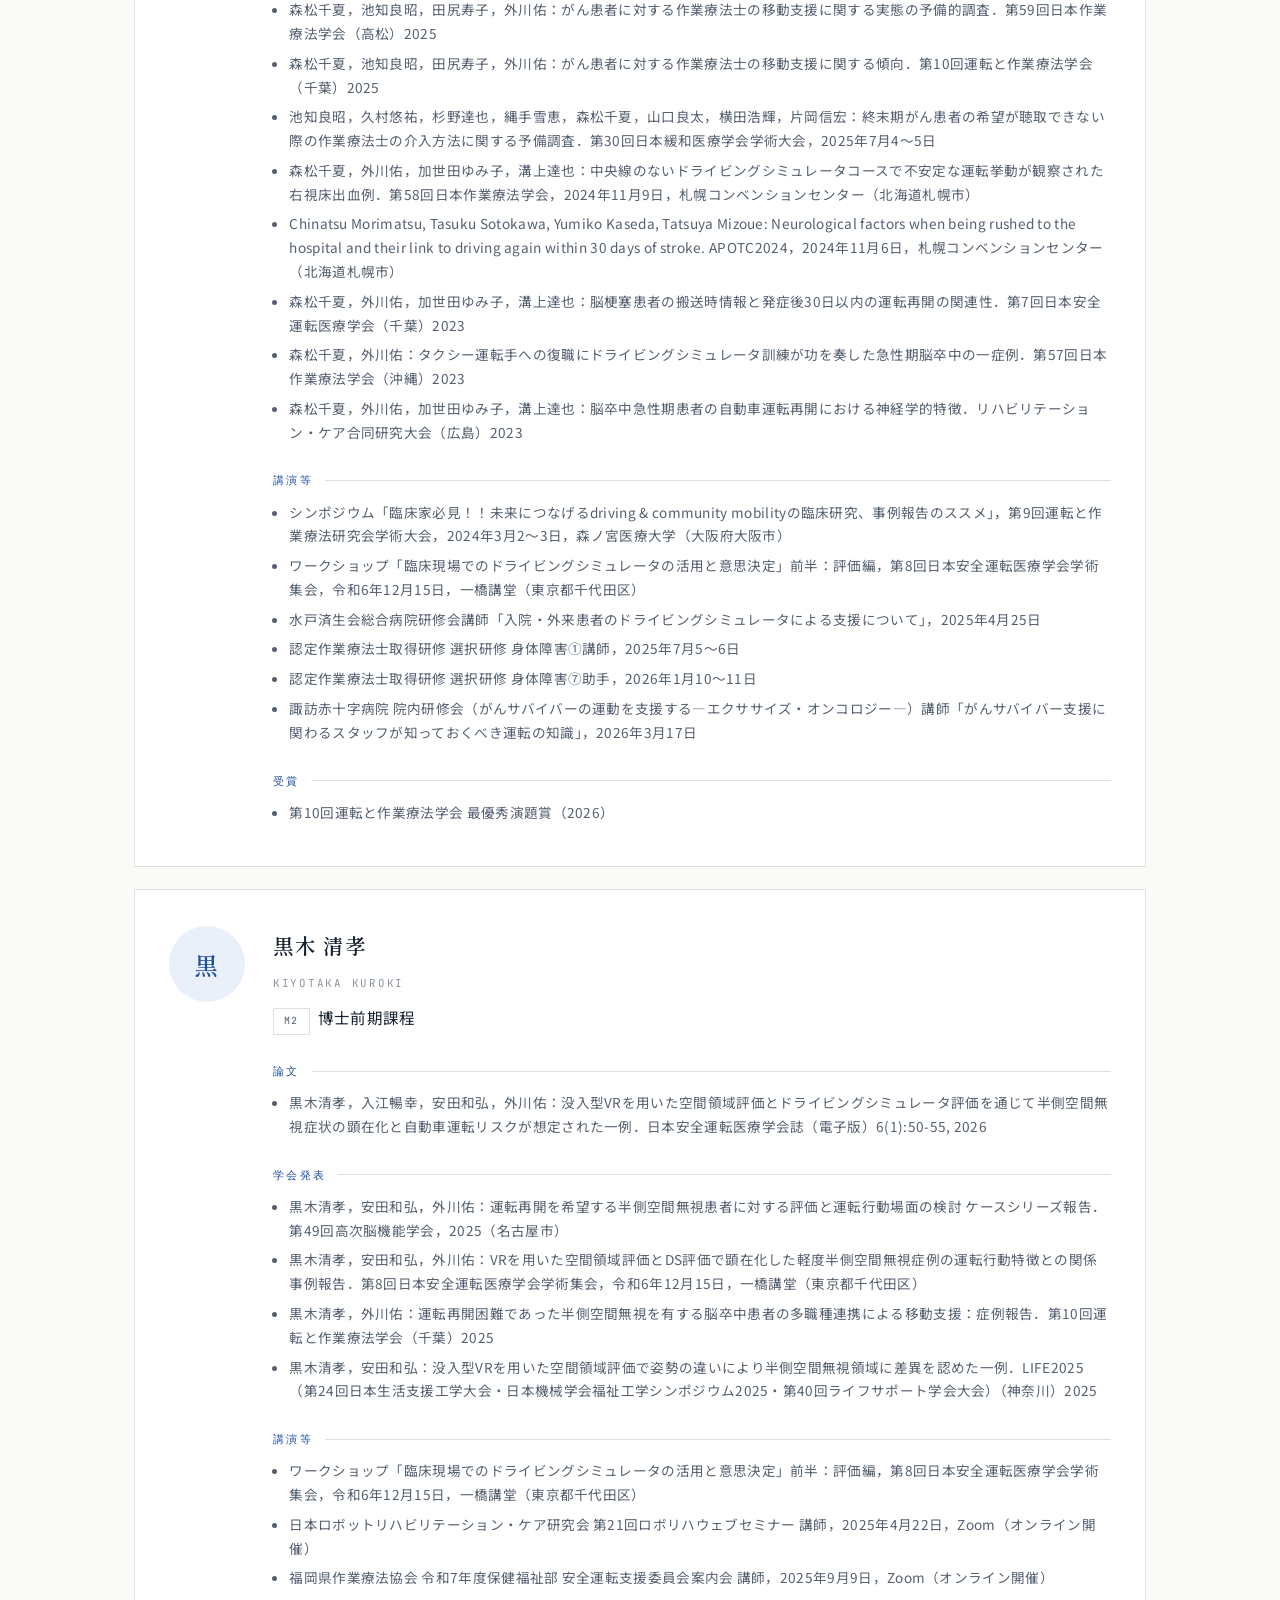
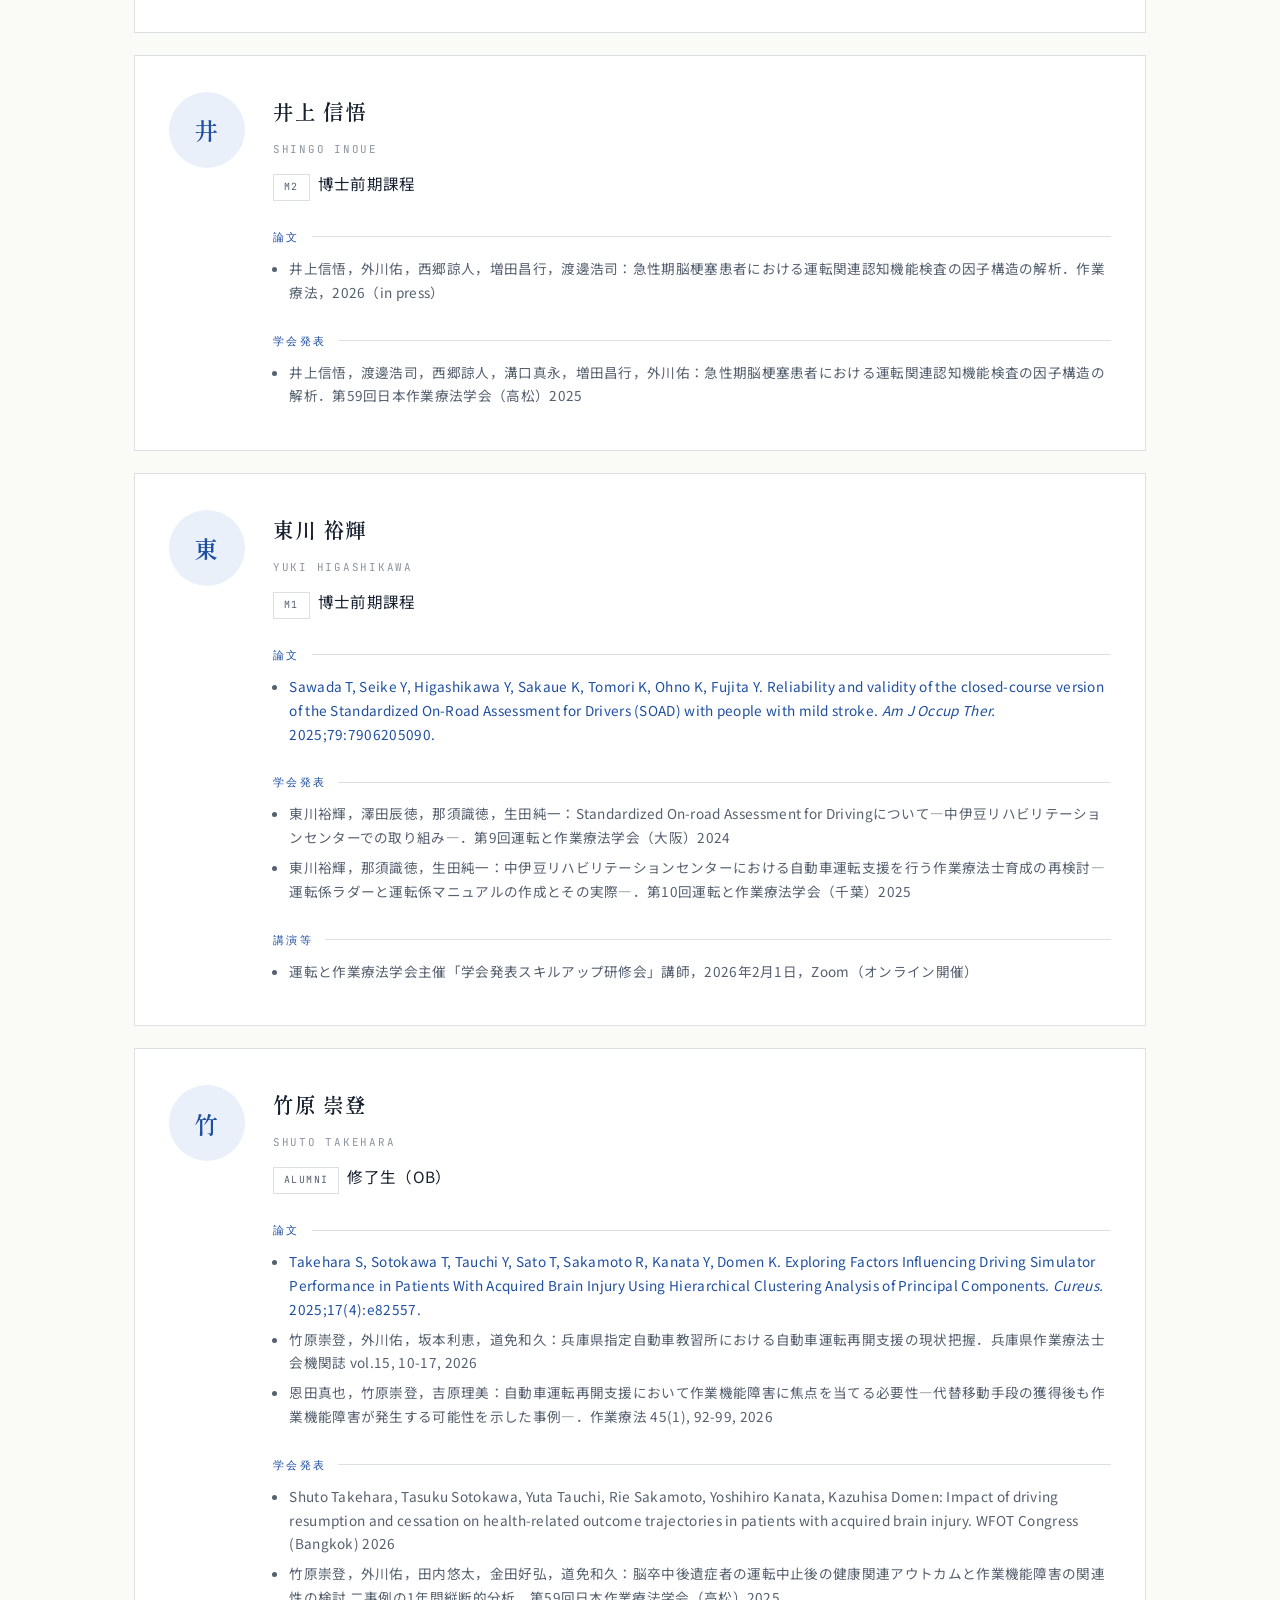
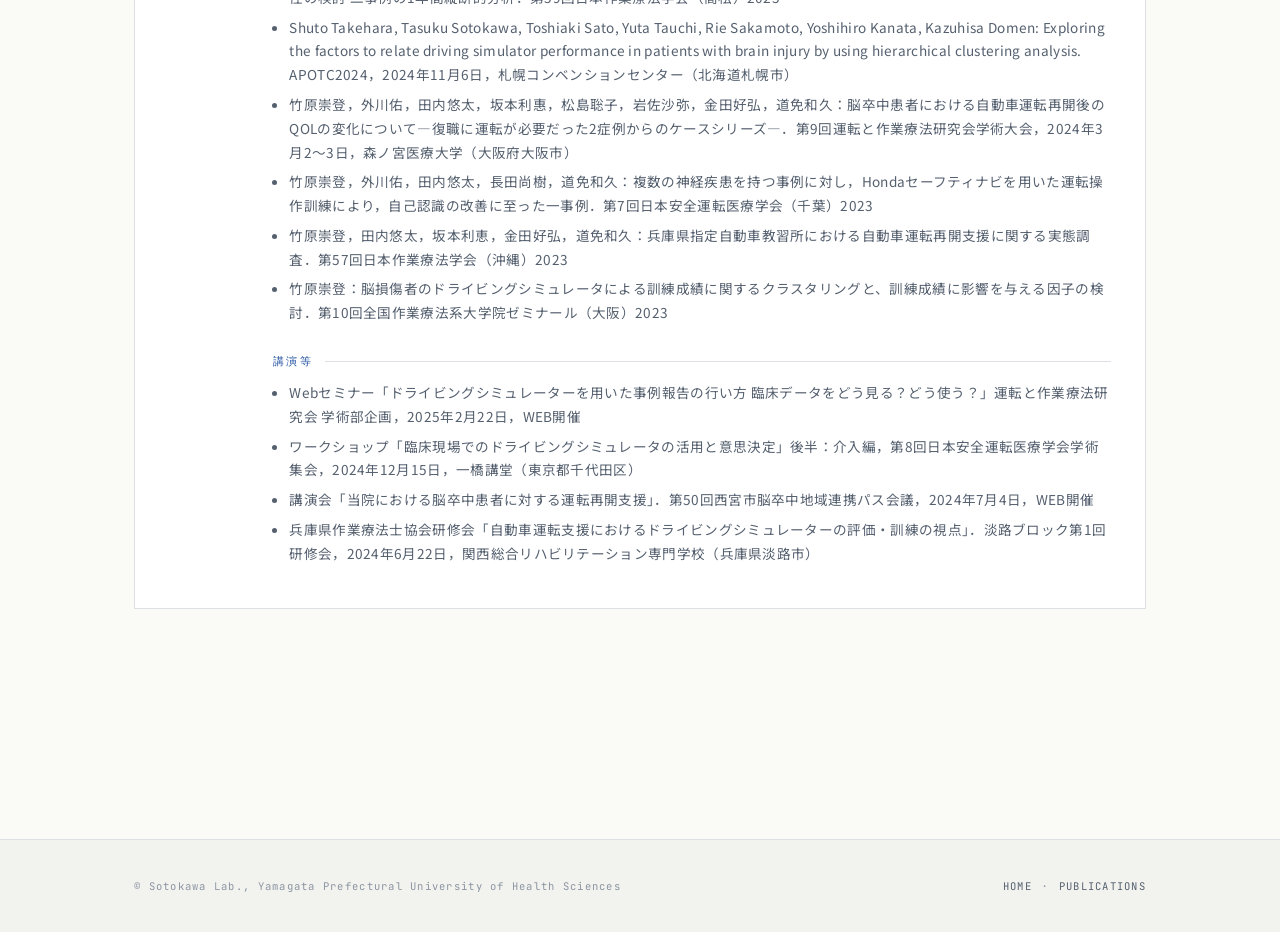
==== commit c44e806e: "黒木清孝さんの新規論文を業績に追加（paper_837_Kuroki_2026） 日本安全運転医療学会誌（電子版）6(1):50-55, 2026 掲載の症例報告。 members.htmlの黒木さん" ====
--- a/members.html
+++ b/members.html
@@ -112,6 +112,10 @@
       <h3>黒木 清孝</h3>
       <span class="romaji">Kiyotaka Kuroki</span>
       <div class="role"><span class="tag">M2</span>博士前期課程</div>
+      <h4>論文</h4>
+      <ul>
+        <li>黒木清孝，入江暢幸，安田和弘，外川佑：没入型VRを用いた空間領域評価とドライビングシミュレータ評価を通じて半側空間無視症状の顕在化と自動車運転リスクが想定された一例．日本安全運転医療学会誌（電子版）6(1):50-55, 2026</li>
+      </ul>
       <h4>学会発表</h4>
       <ul>
         <li>黒木清孝，安田和弘，外川佑：運転再開を希望する半側空間無視患者に対する評価と運転行動場面の検討 ケースシリーズ報告．第49回高次脳機能学会，2025（名古屋市）</li>
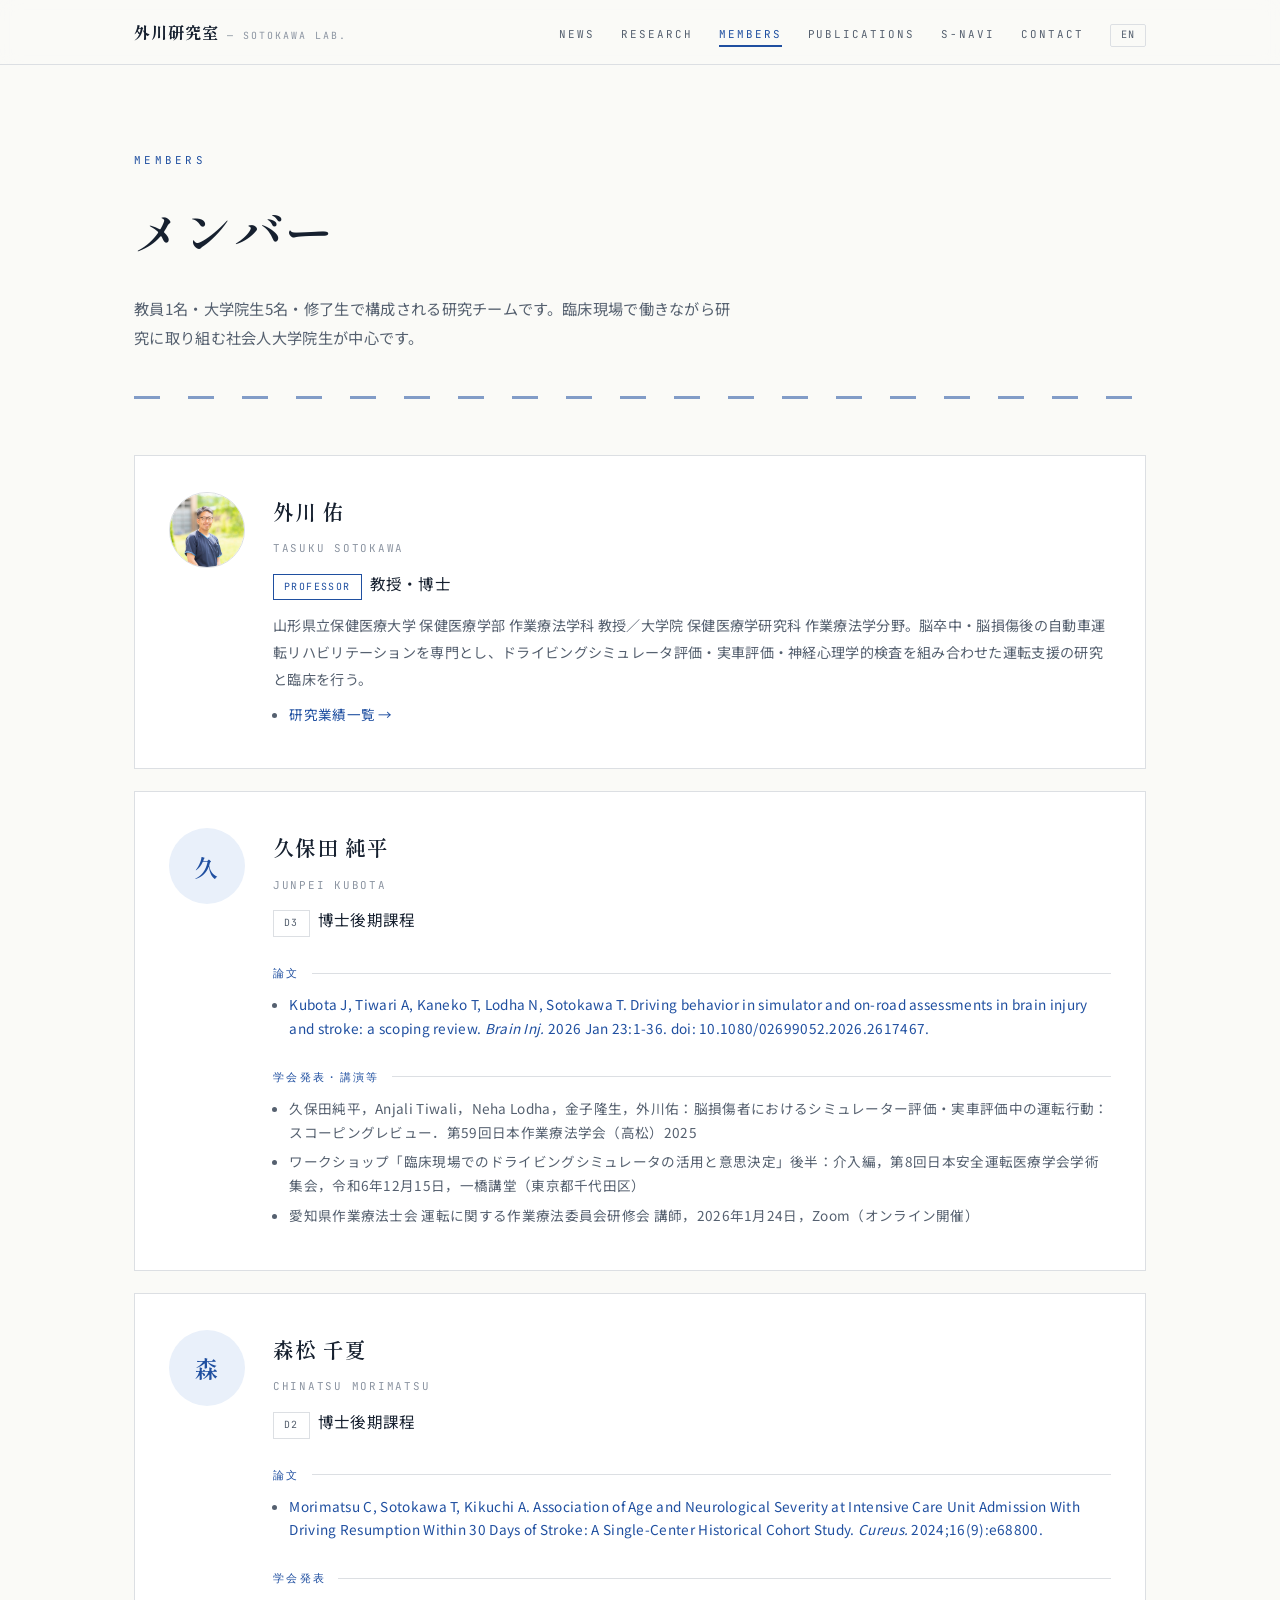
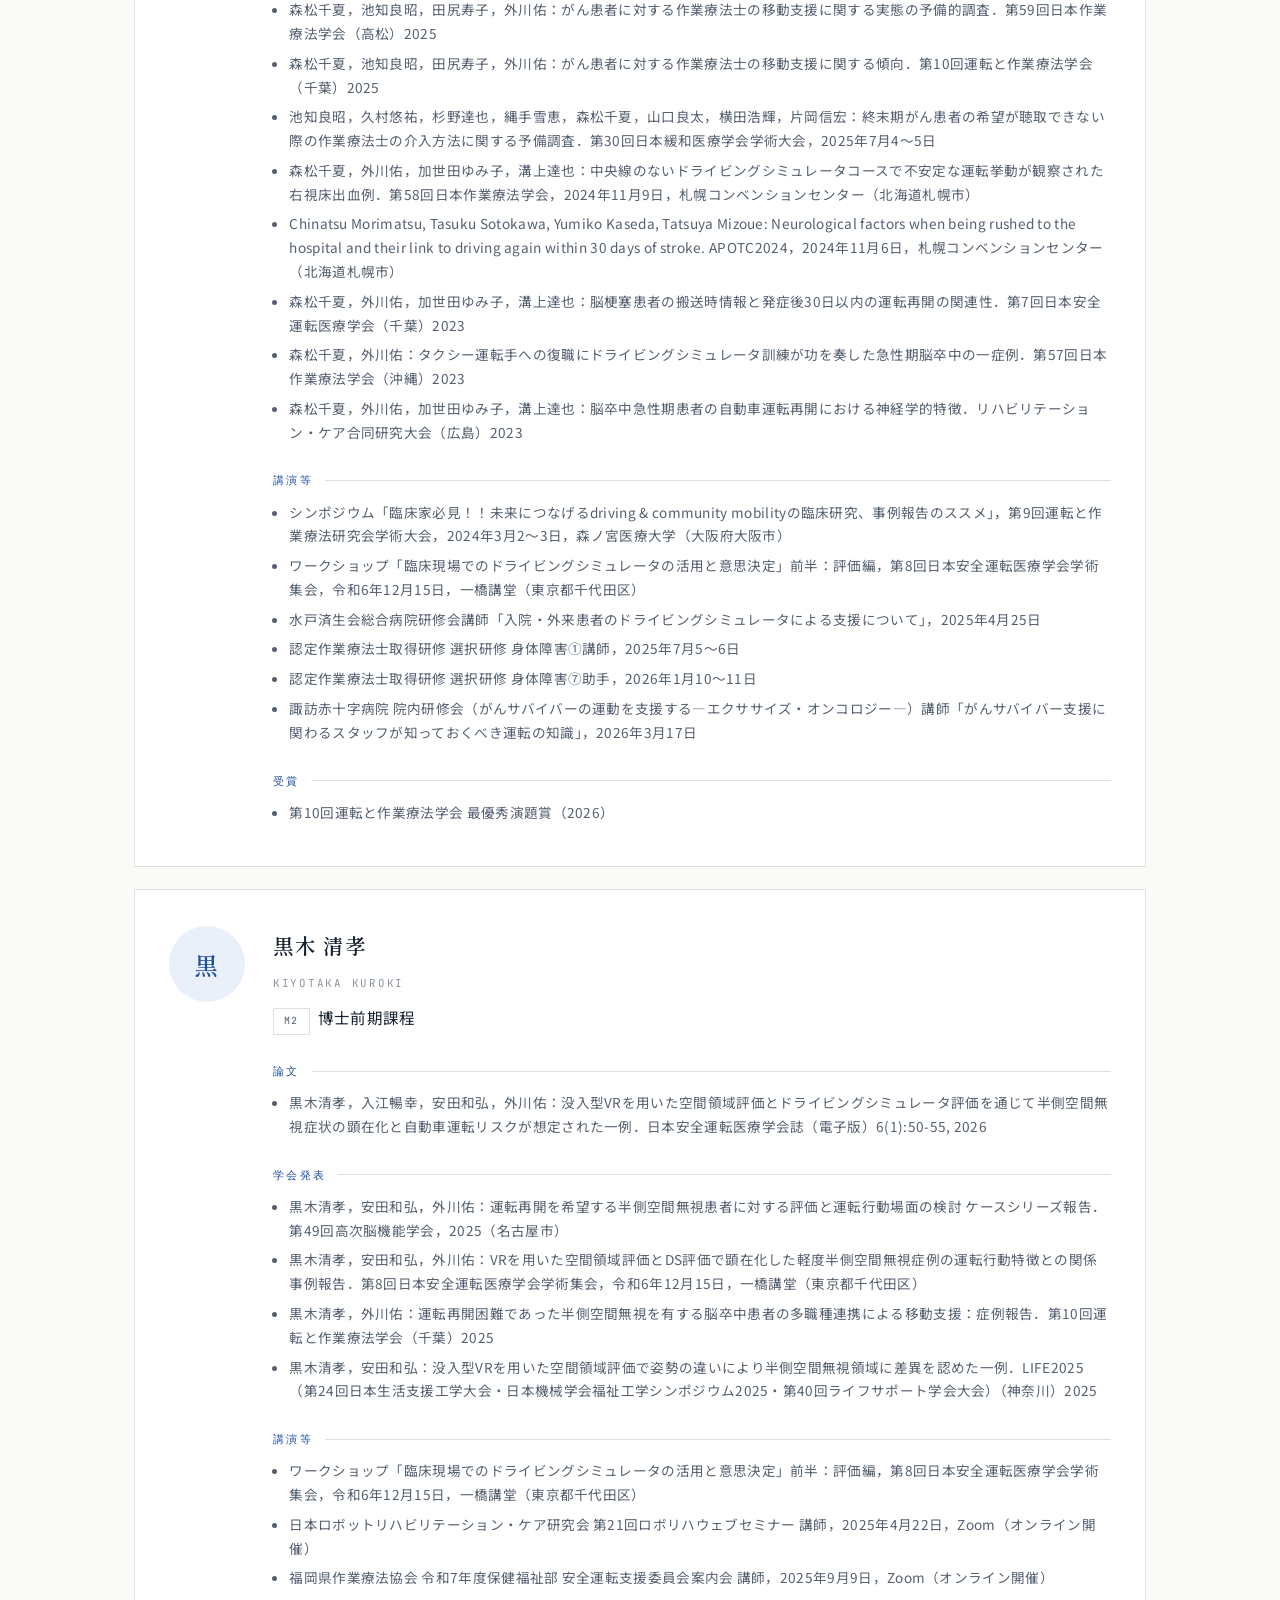
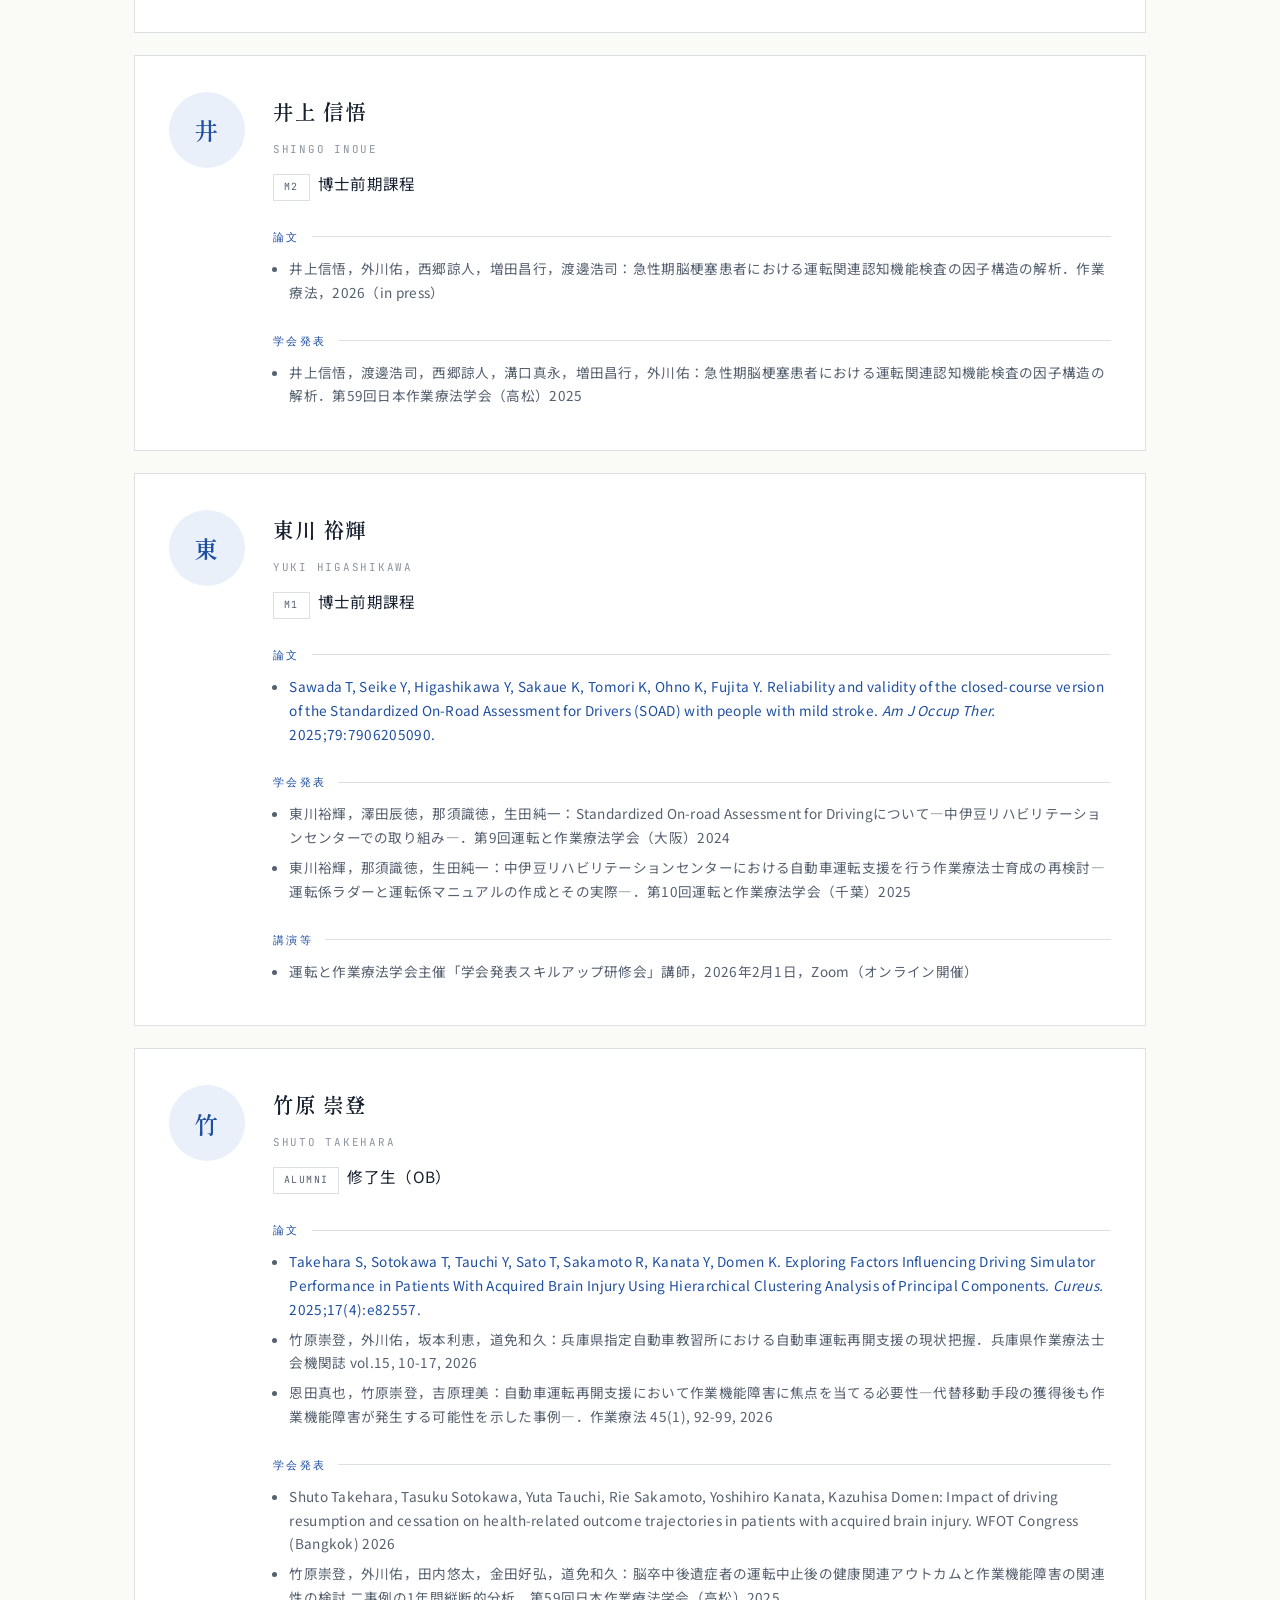
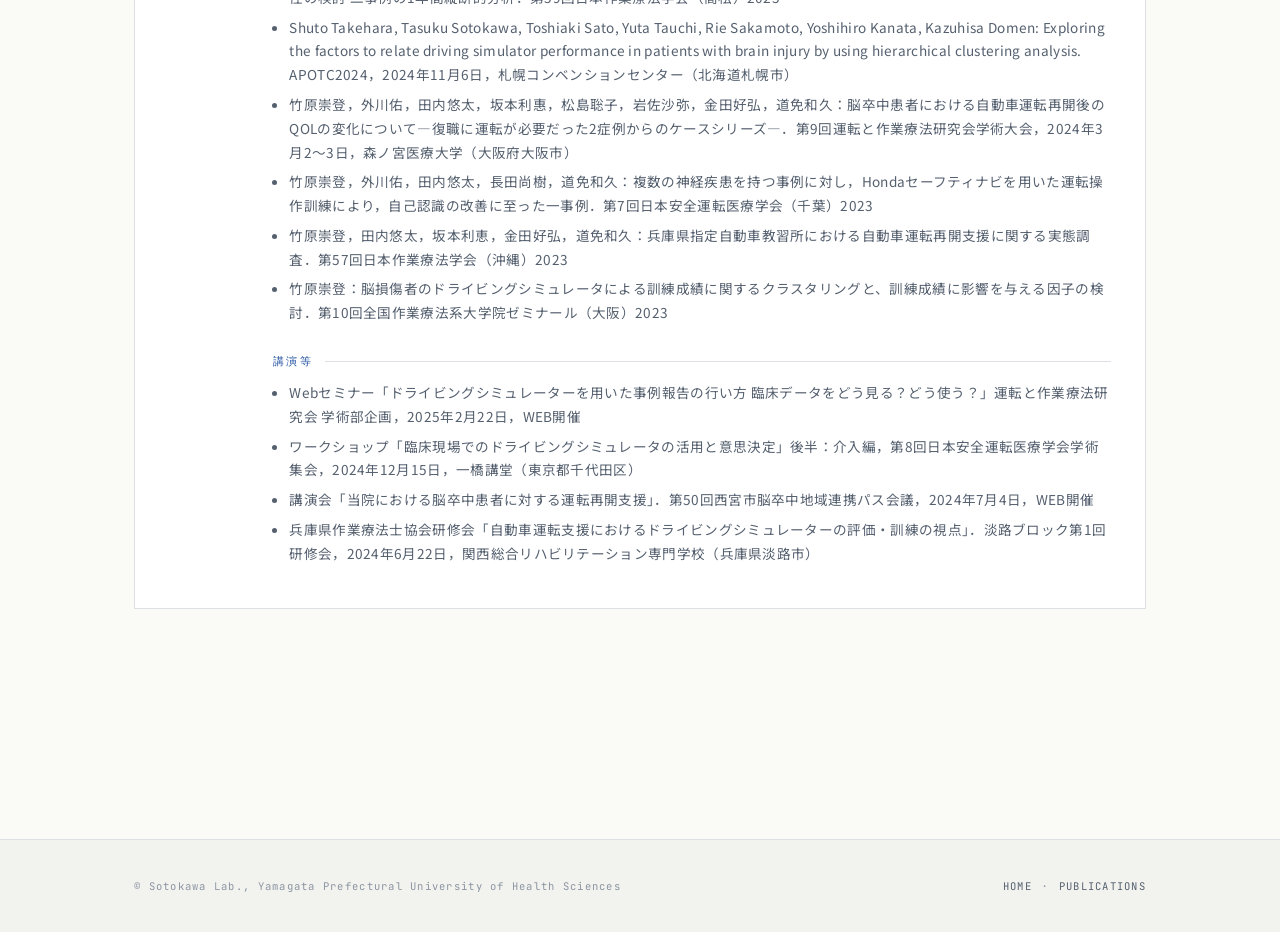
==== commit 645e94f3: "サイト全体に日本語/英語トグルを実装 - ナビ右端にJP/ENトグルボタンを追加（全10ページ）。localStorageで   言語設定を記憶し、ページ遷移後も維持 - 実装方式：各要素をlang=" ====
--- a/members.html
+++ b/members.html
@@ -24,14 +24,18 @@
       <li><a href="publications.html">Publications</a></li>
       <li><a href="snavi.html">S-Navi</a></li>
       <li><a href="index.html#contact">Contact</a></li>
+      <li><button id="lang-toggle" class="lang-toggle" type="button" aria-label="Switch language">EN</button></li>
     </ul>
   </div>
 </nav>
 
 <header class="page-head">
   <span class="sec-label">Members</span>
-  <h1>メンバー</h1>
-  <p class="lede">教員1名・大学院生5名・修了生で構成される研究チームです。臨床現場で働きながら研究に取り組む社会人大学院生が中心です。</p>
+  <h1><span lang="ja">メンバー</span><span lang="en" hidden>Members</span></h1>
+  <p class="lede">
+    <span lang="ja">教員1名・大学院生5名・修了生で構成される研究チームです。臨床現場で働きながら研究に取り組む社会人大学院生が中心です。</span>
+    <span lang="en" hidden>Our team consists of one faculty member, five graduate students, and one alumnus. Most students are practicing occupational therapists continuing their research alongside clinical work.</span>
+  </p>
   <hr class="road">
 </header>
 
@@ -42,10 +46,13 @@
     <div>
       <h3>外川 佑</h3>
       <span class="romaji">Tasuku Sotokawa</span>
-      <div class="role"><span class="tag prof">Professor</span>教授・博士</div>
-      <p>山形県立保健医療大学 保健医療学部 作業療法学科 教授／大学院 保健医療学研究科 作業療法学分野。脳卒中・脳損傷後の自動車運転リハビリテーションを専門とし、ドライビングシミュレータ評価・実車評価・神経心理学的検査を組み合わせた運転支援の研究と臨床を行う。</p>
-      <ul>
-        <li><a href="publications.html">研究業績一覧 →</a></li>
+      <div class="role"><span class="tag prof">Professor</span><span lang="ja">教授・博士</span><span lang="en" hidden>Professor, Ph.D.</span></div>
+      <p>
+        <span lang="ja">山形県立保健医療大学 保健医療学部 作業療法学科 教授／大学院 保健医療学研究科 作業療法学分野。脳卒中・脳損傷後の自動車運転リハビリテーションを専門とし、ドライビングシミュレータ評価・実車評価・神経心理学的検査を組み合わせた運転支援の研究と臨床を行う。</span>
+        <span lang="en" hidden>Professor, Department of Occupational Therapy, Faculty of Health Sciences / Graduate School of Health Sciences, Occupational Therapy, Yamagata Prefectural University of Health Sciences. Specializes in driving rehabilitation after stroke and brain injury, combining driving simulator assessment, on-road evaluation, and neuropsychological testing in both research and clinical practice.</span>
+      </p>
+      <ul>
+        <li><a href="publications.html"><span lang="ja">研究業績一覧 →</span><span lang="en" hidden>Full Publication List →</span></a></li>
       </ul>
     </div>
   </article>
@@ -55,12 +62,12 @@
     <div>
       <h3>久保田 純平</h3>
       <span class="romaji">Junpei Kubota</span>
-      <div class="role"><span class="tag">D3</span>博士後期課程</div>
-      <h4>論文</h4>
+      <div class="role"><span class="tag">D3</span><span lang="ja">博士後期課程</span><span lang="en" hidden>Doctoral Student</span></div>
+      <h4><span lang="ja">論文</span><span lang="en" hidden>Publications</span></h4>
       <ul>
         <li><a href="https://www.tandfonline.com/eprint/IPPAYUHFFEUCVNZJGW8H/full?target=10.1080/02699052.2026.2617467">Kubota J, Tiwari A, Kaneko T, Lodha N, Sotokawa T. Driving behavior in simulator and on-road assessments in brain injury and stroke: a scoping review. <i>Brain Inj.</i> 2026 Jan 23:1-36. doi: 10.1080/02699052.2026.2617467.</a></li>
       </ul>
-      <h4>学会発表・講演等</h4>
+      <h4><span lang="ja">学会発表・講演等</span><span lang="en" hidden>Conference Presentations &amp; Talks</span></h4>
       <ul>
         <li>久保田純平，Anjali Tiwali，Neha Lodha，金子隆生，外川佑：脳損傷者におけるシミュレーター評価・実車評価中の運転行動：スコーピングレビュー．第59回日本作業療法学会（高松）2025</li>
         <li>ワークショップ「臨床現場でのドライビングシミュレータの活用と意思決定」後半：介入編，第8回日本安全運転医療学会学術集会，令和6年12月15日，一橋講堂（東京都千代田区）</li>
@@ -74,12 +81,12 @@
     <div>
       <h3>森松 千夏</h3>
       <span class="romaji">Chinatsu Morimatsu</span>
-      <div class="role"><span class="tag">D2</span>博士後期課程</div>
-      <h4>論文</h4>
+      <div class="role"><span class="tag">D2</span><span lang="ja">博士後期課程</span><span lang="en" hidden>Doctoral Student</span></div>
+      <h4><span lang="ja">論文</span><span lang="en" hidden>Publications</span></h4>
       <ul>
         <li><a href="https://www.cureus.com/articles/292405">Morimatsu C, Sotokawa T, Kikuchi A. Association of Age and Neurological Severity at Intensive Care Unit Admission With Driving Resumption Within 30 Days of Stroke: A Single-Center Historical Cohort Study. <i>Cureus.</i> 2024;16(9):e68800.</a></li>
       </ul>
-      <h4>学会発表</h4>
+      <h4><span lang="ja">学会発表</span><span lang="en" hidden>Conference Presentations</span></h4>
       <ul>
         <li>森松千夏，池知良昭，田尻寿子，外川佑：がん患者に対する作業療法士の移動支援に関する実態の予備的調査．第59回日本作業療法学会（高松）2025</li>
         <li>森松千夏，池知良昭，田尻寿子，外川佑：がん患者に対する作業療法士の移動支援に関する傾向．第10回運転と作業療法学会（千葉）2025</li>
@@ -90,7 +97,7 @@
         <li>森松千夏，外川佑：タクシー運転手への復職にドライビングシミュレータ訓練が功を奏した急性期脳卒中の一症例．第57回日本作業療法学会（沖縄）2023</li>
         <li>森松千夏，外川佑，加世田ゆみ子，溝上達也：脳卒中急性期患者の自動車運転再開における神経学的特徴．リハビリテーション・ケア合同研究大会（広島）2023</li>
       </ul>
-      <h4>講演等</h4>
+      <h4><span lang="ja">講演等</span><span lang="en" hidden>Talks &amp; Lectures</span></h4>
       <ul>
         <li>シンポジウム「臨床家必見！！未来につなげるdriving &amp; community mobilityの臨床研究、事例報告のススメ」，第9回運転と作業療法研究会学術大会，2024年3月2〜3日，森ノ宮医療大学（大阪府大阪市）</li>
         <li>ワークショップ「臨床現場でのドライビングシミュレータの活用と意思決定」前半：評価編，第8回日本安全運転医療学会学術集会，令和6年12月15日，一橋講堂（東京都千代田区）</li>
@@ -99,7 +106,7 @@
         <li>認定作業療法士取得研修 選択研修 身体障害⑦助手，2026年1月10〜11日</li>
         <li>諏訪赤十字病院 院内研修会（がんサバイバーの運動を支援する—エクササイズ・オンコロジー—）講師「がんサバイバー支援に関わるスタッフが知っておくべき運転の知識」，2026年3月17日</li>
       </ul>
-      <h4>受賞</h4>
+      <h4><span lang="ja">受賞</span><span lang="en" hidden>Awards</span></h4>
       <ul>
         <li>第10回運転と作業療法学会 最優秀演題賞（2026）</li>
       </ul>
@@ -111,19 +118,19 @@
     <div>
       <h3>黒木 清孝</h3>
       <span class="romaji">Kiyotaka Kuroki</span>
-      <div class="role"><span class="tag">M2</span>博士前期課程</div>
-      <h4>論文</h4>
+      <div class="role"><span class="tag">M2</span><span lang="ja">博士前期課程</span><span lang="en" hidden>Master's Student</span></div>
+      <h4><span lang="ja">論文</span><span lang="en" hidden>Publications</span></h4>
       <ul>
         <li>黒木清孝，入江暢幸，安田和弘，外川佑：没入型VRを用いた空間領域評価とドライビングシミュレータ評価を通じて半側空間無視症状の顕在化と自動車運転リスクが想定された一例．日本安全運転医療学会誌（電子版）6(1):50-55, 2026</li>
       </ul>
-      <h4>学会発表</h4>
+      <h4><span lang="ja">学会発表</span><span lang="en" hidden>Conference Presentations</span></h4>
       <ul>
         <li>黒木清孝，安田和弘，外川佑：運転再開を希望する半側空間無視患者に対する評価と運転行動場面の検討 ケースシリーズ報告．第49回高次脳機能学会，2025（名古屋市）</li>
         <li>黒木清孝，安田和弘，外川佑：VRを用いた空間領域評価とDS評価で顕在化した軽度半側空間無視症例の運転行動特徴との関係 事例報告．第8回日本安全運転医療学会学術集会，令和6年12月15日，一橋講堂（東京都千代田区）</li>
         <li>黒木清孝，外川佑：運転再開困難であった半側空間無視を有する脳卒中患者の多職種連携による移動支援：症例報告．第10回運転と作業療法学会（千葉）2025</li>
         <li>黒木清孝，安田和弘：没入型VRを用いた空間領域評価で姿勢の違いにより半側空間無視領域に差異を認めた一例．LIFE2025（第24回日本生活支援工学大会・日本機械学会福祉工学シンポジウム2025・第40回ライフサポート学会大会）（神奈川）2025</li>
       </ul>
-      <h4>講演等</h4>
+      <h4><span lang="ja">講演等</span><span lang="en" hidden>Talks &amp; Lectures</span></h4>
       <ul>
         <li>ワークショップ「臨床現場でのドライビングシミュレータの活用と意思決定」前半：評価編，第8回日本安全運転医療学会学術集会，令和6年12月15日，一橋講堂（東京都千代田区）</li>
         <li>日本ロボットリハビリテーション・ケア研究会 第21回ロボリハウェブセミナー 講師，2025年4月22日，Zoom（オンライン開催）</li>
@@ -137,12 +144,12 @@
     <div>
       <h3>井上 信悟</h3>
       <span class="romaji">Shingo Inoue</span>
-      <div class="role"><span class="tag">M2</span>博士前期課程</div>
-      <h4>論文</h4>
+      <div class="role"><span class="tag">M2</span><span lang="ja">博士前期課程</span><span lang="en" hidden>Master's Student</span></div>
+      <h4><span lang="ja">論文</span><span lang="en" hidden>Publications</span></h4>
       <ul>
         <li>井上信悟，外川佑，西郷諒人，増田昌行，渡邊浩司：急性期脳梗塞患者における運転関連認知機能検査の因子構造の解析．作業療法，2026（in press）</li>
       </ul>
-      <h4>学会発表</h4>
+      <h4><span lang="ja">学会発表</span><span lang="en" hidden>Conference Presentations</span></h4>
       <ul>
         <li>井上信悟，渡邊浩司，西郷諒人，溝口真永，増田昌行，外川佑：急性期脳梗塞患者における運転関連認知機能検査の因子構造の解析．第59回日本作業療法学会（高松）2025</li>
       </ul>
@@ -154,17 +161,17 @@
     <div>
       <h3>東川 裕輝</h3>
       <span class="romaji">Yuki Higashikawa</span>
-      <div class="role"><span class="tag">M1</span>博士前期課程</div>
-      <h4>論文</h4>
+      <div class="role"><span class="tag">M1</span><span lang="ja">博士前期課程</span><span lang="en" hidden>Master's Student</span></div>
+      <h4><span lang="ja">論文</span><span lang="en" hidden>Publications</span></h4>
       <ul>
         <li><a href="https://doi.org/10.5014/ajot.2025.051247">Sawada T, Seike Y, Higashikawa Y, Sakaue K, Tomori K, Ohno K, Fujita Y. Reliability and validity of the closed-course version of the Standardized On-Road Assessment for Drivers (SOAD) with people with mild stroke. <i>Am J Occup Ther.</i> 2025;79:7906205090.</a></li>
       </ul>
-      <h4>学会発表</h4>
+      <h4><span lang="ja">学会発表</span><span lang="en" hidden>Conference Presentations</span></h4>
       <ul>
         <li>東川裕輝，澤田辰徳，那須識徳，生田純一：Standardized On-road Assessment for Drivingについて—中伊豆リハビリテーションセンターでの取り組み—．第9回運転と作業療法学会（大阪）2024</li>
         <li>東川裕輝，那須識徳，生田純一：中伊豆リハビリテーションセンターにおける自動車運転支援を行う作業療法士育成の再検討—運転係ラダーと運転係マニュアルの作成とその実際—．第10回運転と作業療法学会（千葉）2025</li>
       </ul>
-      <h4>講演等</h4>
+      <h4><span lang="ja">講演等</span><span lang="en" hidden>Talks &amp; Lectures</span></h4>
       <ul>
         <li>運転と作業療法学会主催「学会発表スキルアップ研修会」講師，2026年2月1日，Zoom（オンライン開催）</li>
       </ul>
@@ -176,14 +183,14 @@
     <div>
       <h3>竹原 崇登</h3>
       <span class="romaji">Shuto Takehara</span>
-      <div class="role"><span class="tag">Alumni</span>修了生（OB）</div>
-      <h4>論文</h4>
+      <div class="role"><span class="tag">Alumni</span><span lang="ja">修了生（OB）</span><span lang="en" hidden>Alumnus</span></div>
+      <h4><span lang="ja">論文</span><span lang="en" hidden>Publications</span></h4>
       <ul>
         <li><a href="https://pmc.ncbi.nlm.nih.gov/articles/PMC12008731/">Takehara S, Sotokawa T, Tauchi Y, Sato T, Sakamoto R, Kanata Y, Domen K. Exploring Factors Influencing Driving Simulator Performance in Patients With Acquired Brain Injury Using Hierarchical Clustering Analysis of Principal Components. <i>Cureus.</i> 2025;17(4):e82557.</a></li>
         <li>竹原崇登，外川佑，坂本利恵，道免和久：兵庫県指定自動車教習所における自動車運転再開支援の現状把握．兵庫県作業療法士会機関誌 vol.15, 10-17, 2026</li>
         <li>恩田真也，竹原崇登，吉原理美：自動車運転再開支援において作業機能障害に焦点を当てる必要性—代替移動手段の獲得後も作業機能障害が発生する可能性を示した事例—．作業療法 45(1), 92-99, 2026</li>
       </ul>
-      <h4>学会発表</h4>
+      <h4><span lang="ja">学会発表</span><span lang="en" hidden>Conference Presentations</span></h4>
       <ul>
         <li>Shuto Takehara, Tasuku Sotokawa, Yuta Tauchi, Rie Sakamoto, Yoshihiro Kanata, Kazuhisa Domen: Impact of driving resumption and cessation on health-related outcome trajectories in patients with acquired brain injury. WFOT Congress (Bangkok) 2026</li>
         <li>竹原崇登，外川佑，田内悠太，金田好弘，道免和久：脳卒中後遺症者の運転中止後の健康関連アウトカムと作業機能障害の関連性の検討 二事例の1年間縦断的分析．第59回日本作業療法学会（高松）2025</li>
@@ -193,7 +200,7 @@
         <li>竹原崇登，田内悠太，坂本利恵，金田好弘，道免和久：兵庫県指定自動車教習所における自動車運転再開支援に関する実態調査．第57回日本作業療法学会（沖縄）2023</li>
         <li>竹原崇登：脳損傷者のドライビングシミュレータによる訓練成績に関するクラスタリングと、訓練成績に影響を与える因子の検討．第10回全国作業療法系大学院ゼミナール（大阪）2023</li>
       </ul>
-      <h4>講演等</h4>
+      <h4><span lang="ja">講演等</span><span lang="en" hidden>Talks &amp; Lectures</span></h4>
       <ul>
         <li>Webセミナー「ドライビングシミュレーターを用いた事例報告の行い方 臨床データをどう見る？どう使う？」運転と作業療法研究会 学術部企画，2025年2月22日，WEB開催</li>
         <li>ワークショップ「臨床現場でのドライビングシミュレータの活用と意思決定」後半：介入編，第8回日本安全運転医療学会学術集会，2024年12月15日，一橋講堂（東京都千代田区）</li>
--- a/css/style.css
+++ b/css/style.css
@@ -83,6 +83,14 @@
 .nav-links a:hover, .nav-links a.active {
   color: var(--blue); border-bottom-color: var(--blue); text-decoration: none;
 }
+.lang-toggle {
+  font-family: var(--mono); font-size: .64rem; letter-spacing: .12em;
+  color: var(--ink-2); text-transform: uppercase; white-space: nowrap;
+  padding: 3px 10px; border: 1px solid var(--line); background: transparent;
+  cursor: pointer; border-radius: 2px; line-height: 1.4;
+}
+.lang-toggle:hover { color: var(--blue); border-color: var(--blue); }
+[lang][hidden] { display: none !important; }
 @media (max-width: 720px) {
   .nav-links { gap: 14px; }
   .nav-links a { font-size: .6rem; letter-spacing: .08em; }
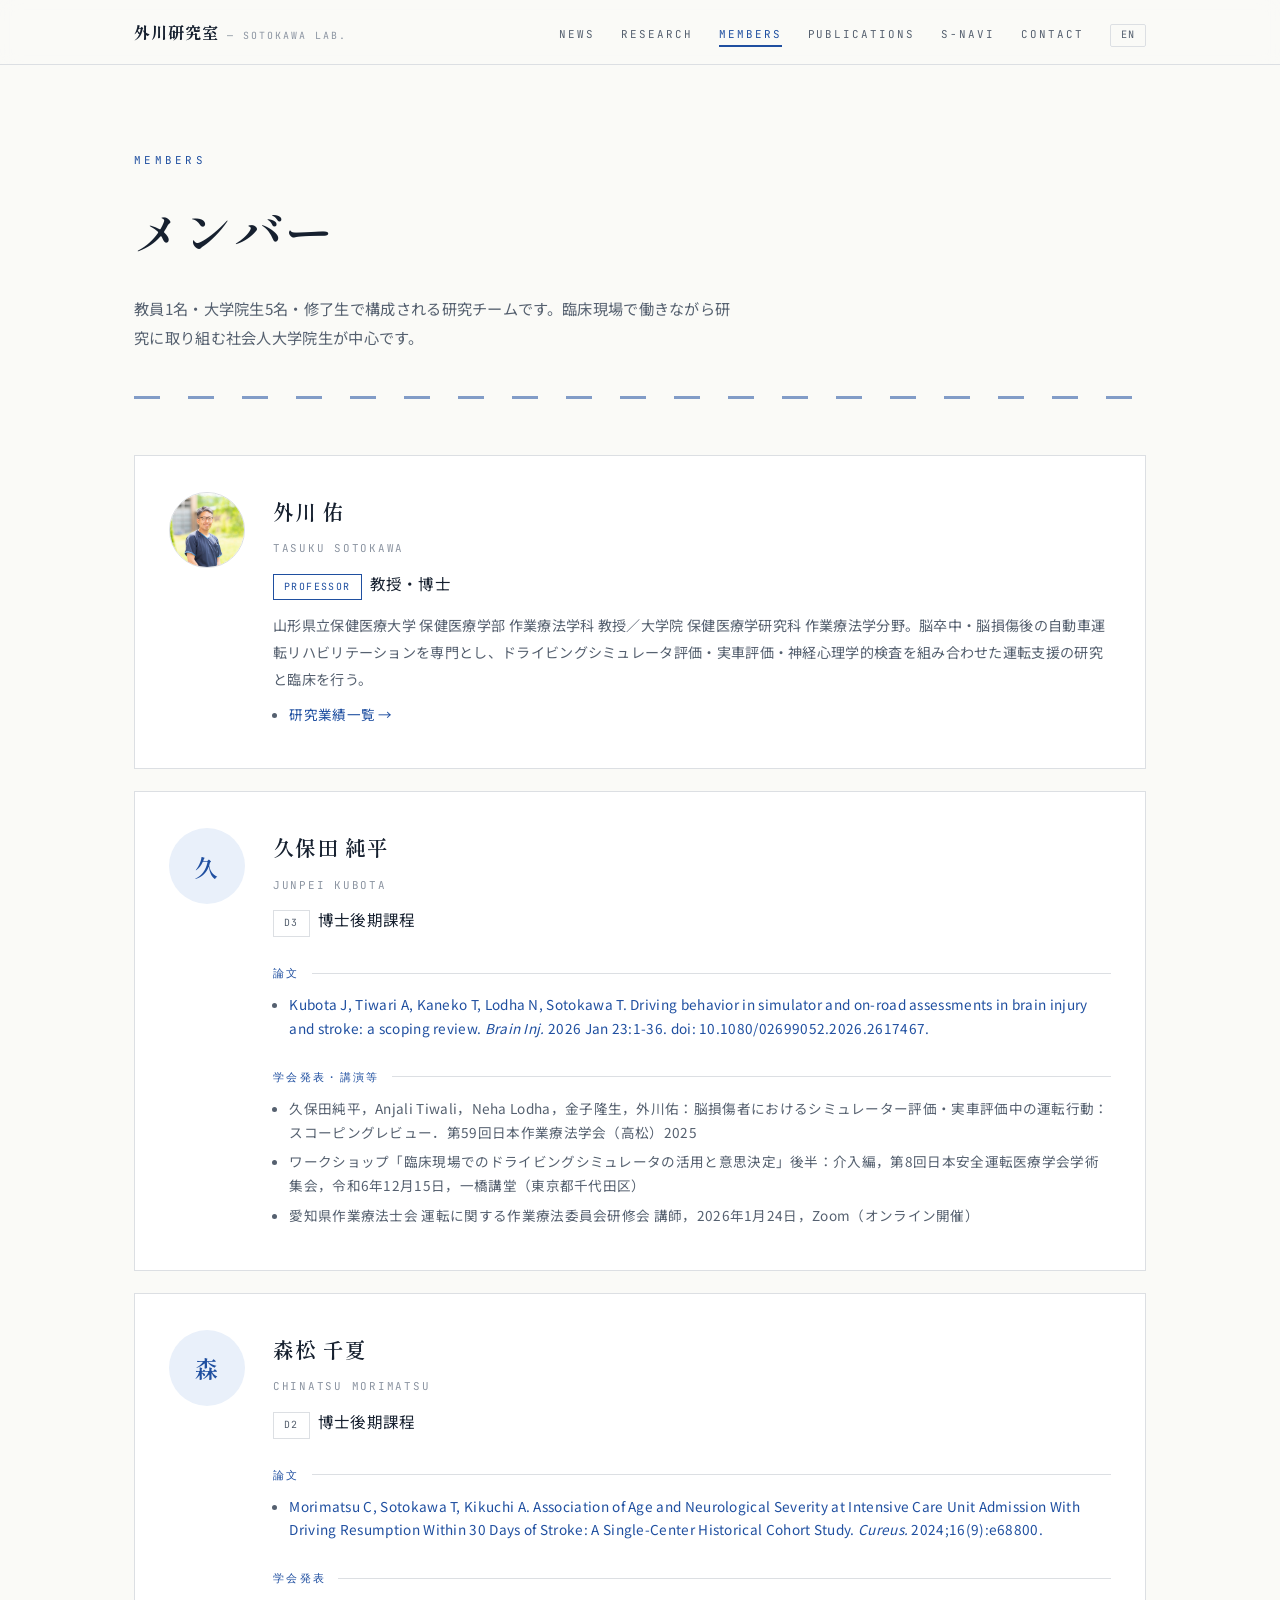
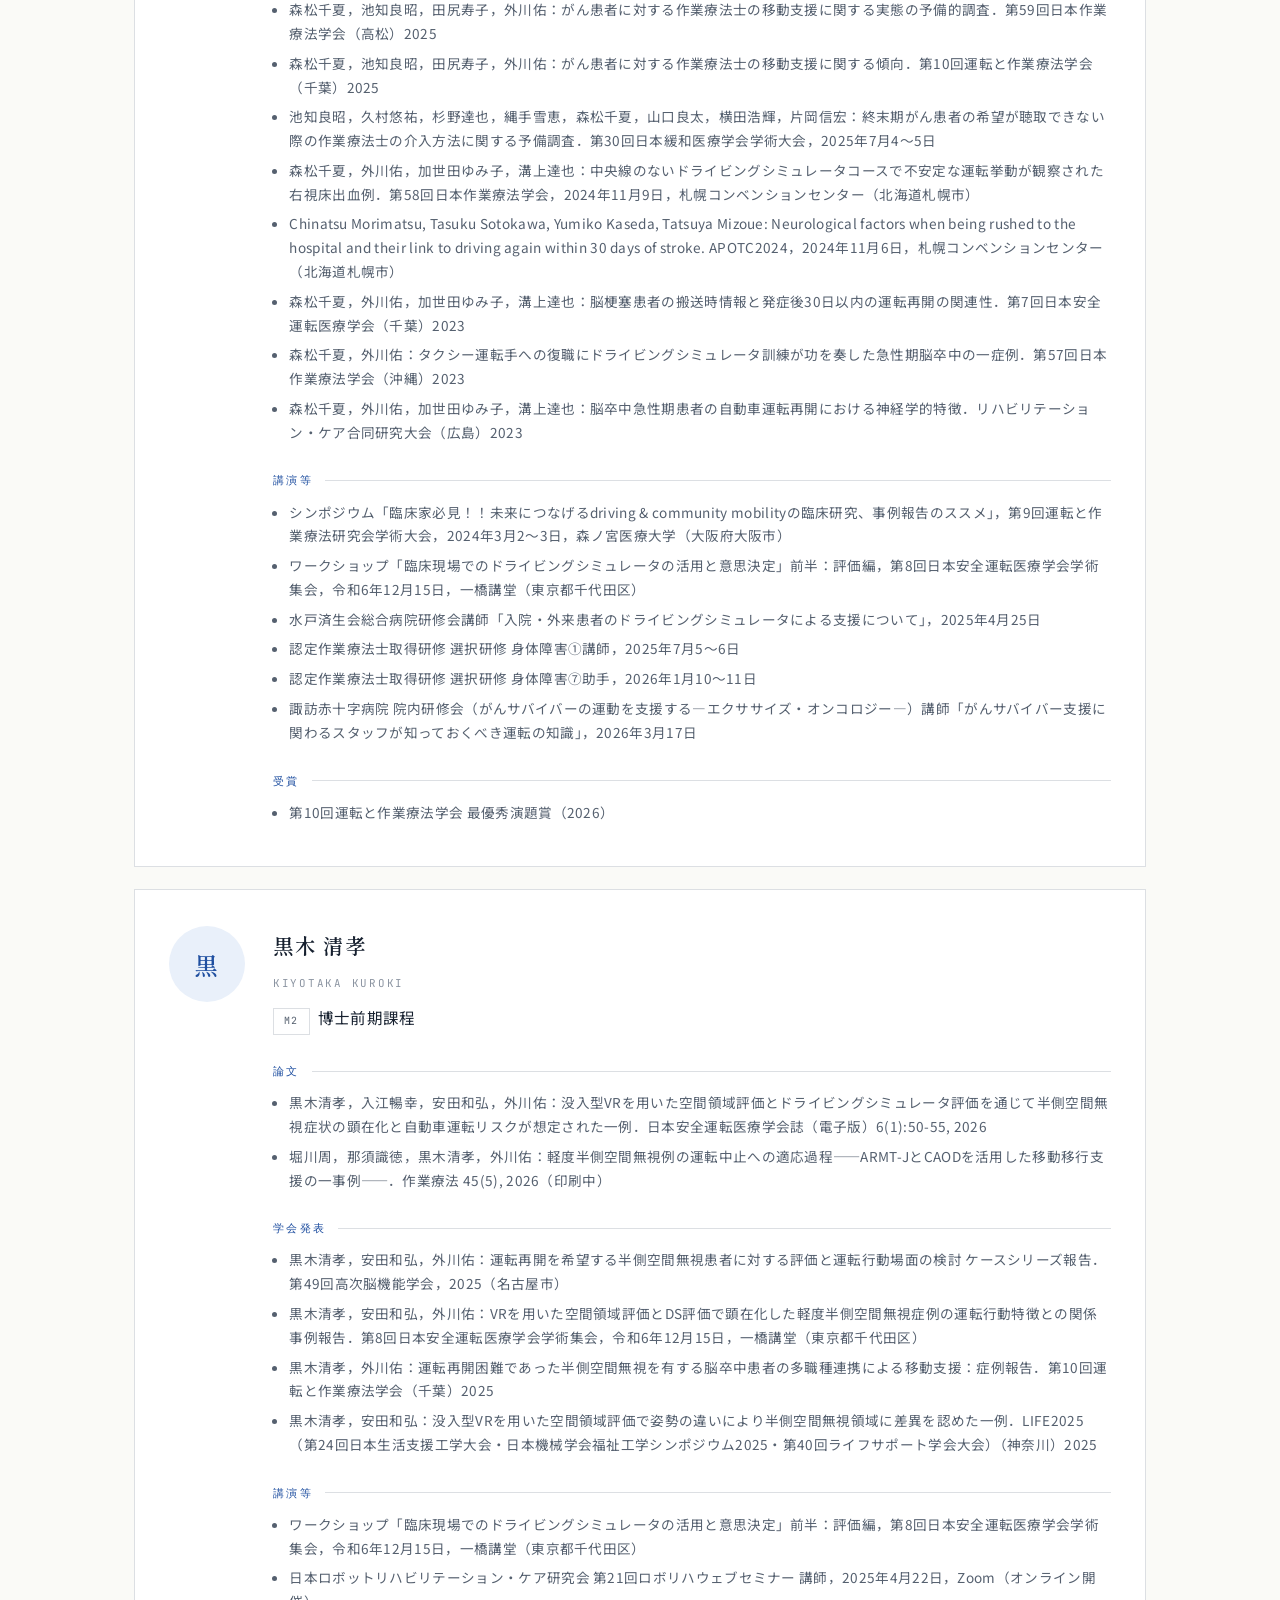
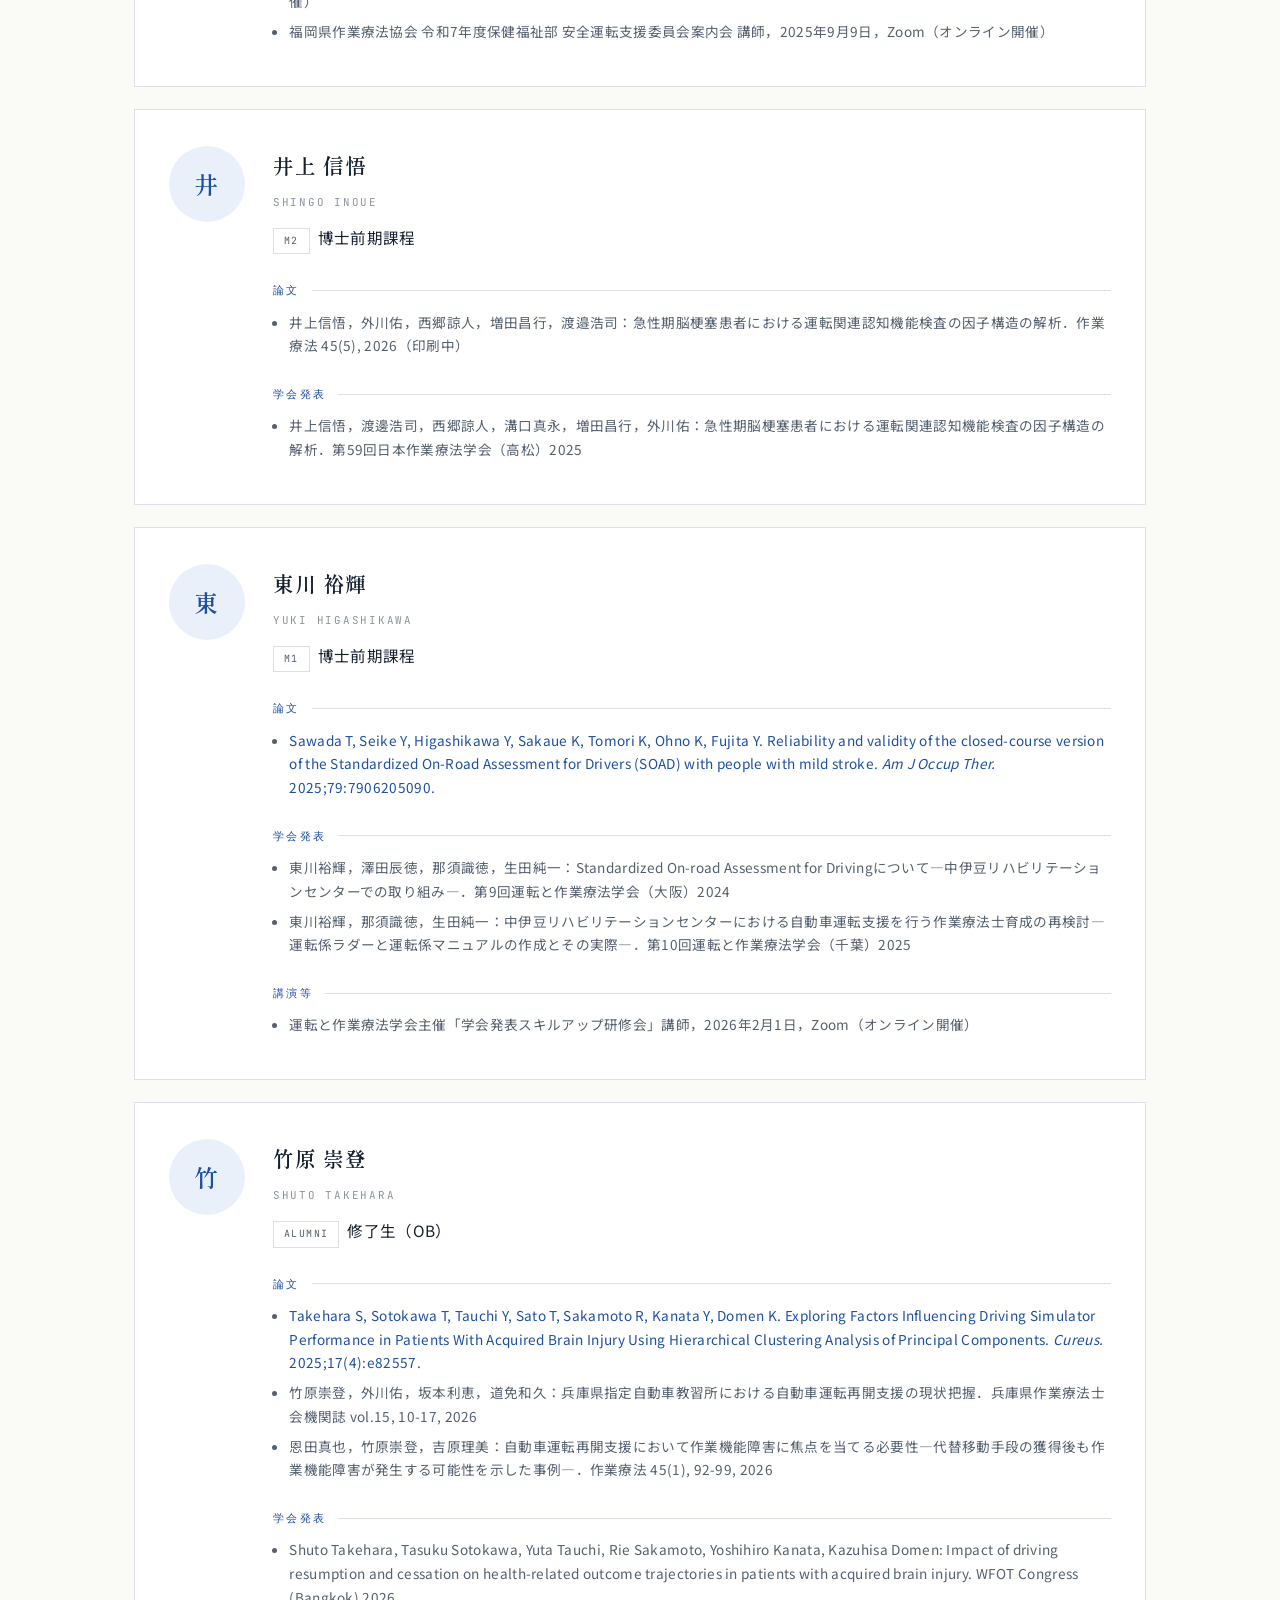
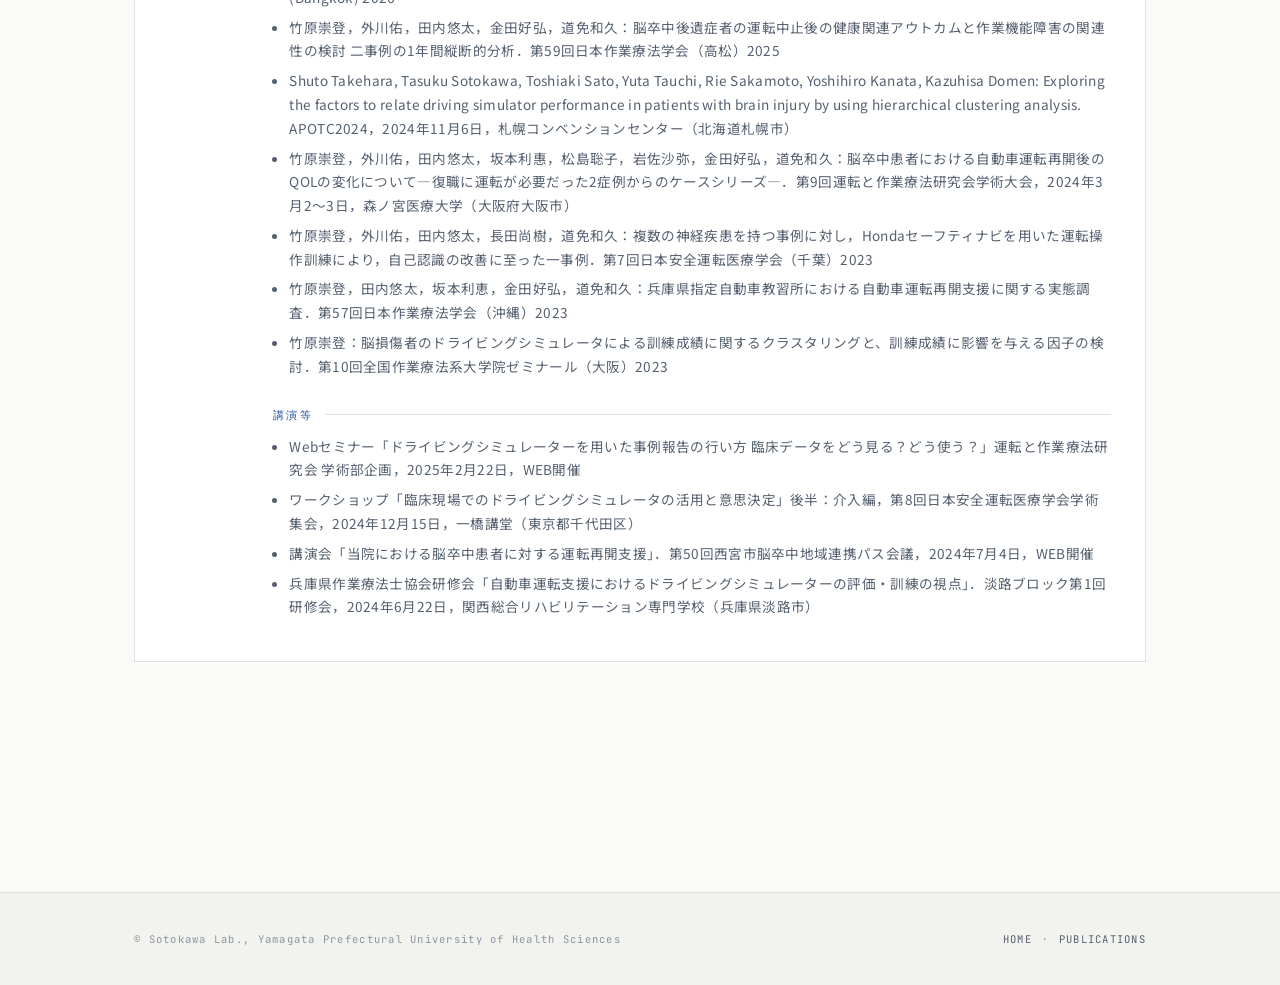
==== commit c69a8028: "堀川氏・井上さんの論文を業績に追加 - publications.html 2026年欄：堀川周ら（黒木・外川共著、作業療法45(5)印刷中）と   井上信悟さん（作業療法45(5)印刷中、正確な巻号" ====
--- a/members.html
+++ b/members.html
@@ -9,14 +9,14 @@
 <link rel="preconnect" href="https://fonts.gstatic.com" crossorigin>
 <link href="https://fonts.googleapis.com/css2?family=Shippori+Mincho+B1:wght@400;600;700&family=Noto+Sans+JP:wght@400;500;700&family=JetBrains+Mono:ital,wght@0,400;0,500;1,400&display=swap" rel="stylesheet">
 <link rel="icon" href="favicon.svg" type="image/svg+xml">
-<link rel="stylesheet" href="css/style.css">
+<link rel="stylesheet" href="css/style.css?v=202607281140">
 <!-- Cloudflare Web Analytics --><script type='module' src='https://static.cloudflareinsights.com/beacon.min.js' data-cf-beacon='{"token": "5a925c10706942b486a56f85b7e37d30"}'></script><!-- End Cloudflare Web Analytics -->
 </head>
 <body>
 
 <nav class="nav">
   <div class="nav-inner">
-    <a class="nav-brand" href="index.html">外川研究室<span class="brand-en"> — SOTOKAWA LAB.</span></a>
+    <a class="nav-brand" href="index.html"><span data-i18n="ja">外川研究室<span class="brand-en"> — SOTOKAWA LAB.</span></span><span data-i18n="en" hidden>Sotokawa Lab.</span></a>
     <ul class="nav-links">
       <li><a href="index.html#news">News</a></li>
       <li><a href="index.html#research">Research</a></li>
@@ -31,10 +31,10 @@
 
 <header class="page-head">
   <span class="sec-label">Members</span>
-  <h1><span lang="ja">メンバー</span><span lang="en" hidden>Members</span></h1>
+  <h1><span data-i18n="ja">メンバー</span><span data-i18n="en" hidden>Members</span></h1>
   <p class="lede">
-    <span lang="ja">教員1名・大学院生5名・修了生で構成される研究チームです。臨床現場で働きながら研究に取り組む社会人大学院生が中心です。</span>
-    <span lang="en" hidden>Our team consists of one faculty member, five graduate students, and one alumnus. Most students are practicing occupational therapists continuing their research alongside clinical work.</span>
+    <span data-i18n="ja">教員1名・大学院生5名・修了生で構成される研究チームです。臨床現場で働きながら研究に取り組む社会人大学院生が中心です。</span>
+    <span data-i18n="en" hidden>Our team consists of one faculty member, five graduate students, and one alumnus. Most students are practicing occupational therapists continuing their research alongside clinical work.</span>
   </p>
   <hr class="road">
 </header>
@@ -46,13 +46,13 @@
     <div>
       <h3>外川 佑</h3>
       <span class="romaji">Tasuku Sotokawa</span>
-      <div class="role"><span class="tag prof">Professor</span><span lang="ja">教授・博士</span><span lang="en" hidden>Professor, Ph.D.</span></div>
+      <div class="role"><span class="tag prof">Professor</span><span data-i18n="ja">教授・博士</span><span data-i18n="en" hidden>Professor, Ph.D.</span></div>
       <p>
-        <span lang="ja">山形県立保健医療大学 保健医療学部 作業療法学科 教授／大学院 保健医療学研究科 作業療法学分野。脳卒中・脳損傷後の自動車運転リハビリテーションを専門とし、ドライビングシミュレータ評価・実車評価・神経心理学的検査を組み合わせた運転支援の研究と臨床を行う。</span>
-        <span lang="en" hidden>Professor, Department of Occupational Therapy, Faculty of Health Sciences / Graduate School of Health Sciences, Occupational Therapy, Yamagata Prefectural University of Health Sciences. Specializes in driving rehabilitation after stroke and brain injury, combining driving simulator assessment, on-road evaluation, and neuropsychological testing in both research and clinical practice.</span>
+        <span data-i18n="ja">山形県立保健医療大学 保健医療学部 作業療法学科 教授／大学院 保健医療学研究科 作業療法学分野。脳卒中・脳損傷後の自動車運転リハビリテーションを専門とし、ドライビングシミュレータ評価・実車評価・神経心理学的検査を組み合わせた運転支援の研究と臨床を行う。</span>
+        <span data-i18n="en" hidden>Professor, Department of Occupational Therapy, Faculty of Health Sciences / Graduate School of Health Sciences, Occupational Therapy, Yamagata Prefectural University of Health Sciences. Specializes in driving rehabilitation after stroke and brain injury, combining driving simulator assessment, on-road evaluation, and neuropsychological testing in both research and clinical practice.</span>
       </p>
       <ul>
-        <li><a href="publications.html"><span lang="ja">研究業績一覧 →</span><span lang="en" hidden>Full Publication List →</span></a></li>
+        <li><a href="publications.html"><span data-i18n="ja">研究業績一覧 →</span><span data-i18n="en" hidden>Full Publication List →</span></a></li>
       </ul>
     </div>
   </article>
@@ -62,12 +62,12 @@
     <div>
       <h3>久保田 純平</h3>
       <span class="romaji">Junpei Kubota</span>
-      <div class="role"><span class="tag">D3</span><span lang="ja">博士後期課程</span><span lang="en" hidden>Doctoral Student</span></div>
-      <h4><span lang="ja">論文</span><span lang="en" hidden>Publications</span></h4>
+      <div class="role"><span class="tag">D3</span><span data-i18n="ja">博士後期課程</span><span data-i18n="en" hidden>Doctoral Student</span></div>
+      <h4><span data-i18n="ja">論文</span><span data-i18n="en" hidden>Publications</span></h4>
       <ul>
         <li><a href="https://www.tandfonline.com/eprint/IPPAYUHFFEUCVNZJGW8H/full?target=10.1080/02699052.2026.2617467">Kubota J, Tiwari A, Kaneko T, Lodha N, Sotokawa T. Driving behavior in simulator and on-road assessments in brain injury and stroke: a scoping review. <i>Brain Inj.</i> 2026 Jan 23:1-36. doi: 10.1080/02699052.2026.2617467.</a></li>
       </ul>
-      <h4><span lang="ja">学会発表・講演等</span><span lang="en" hidden>Conference Presentations &amp; Talks</span></h4>
+      <h4><span data-i18n="ja">学会発表・講演等</span><span data-i18n="en" hidden>Conference Presentations &amp; Talks</span></h4>
       <ul>
         <li>久保田純平，Anjali Tiwali，Neha Lodha，金子隆生，外川佑：脳損傷者におけるシミュレーター評価・実車評価中の運転行動：スコーピングレビュー．第59回日本作業療法学会（高松）2025</li>
         <li>ワークショップ「臨床現場でのドライビングシミュレータの活用と意思決定」後半：介入編，第8回日本安全運転医療学会学術集会，令和6年12月15日，一橋講堂（東京都千代田区）</li>
@@ -81,12 +81,12 @@
     <div>
       <h3>森松 千夏</h3>
       <span class="romaji">Chinatsu Morimatsu</span>
-      <div class="role"><span class="tag">D2</span><span lang="ja">博士後期課程</span><span lang="en" hidden>Doctoral Student</span></div>
-      <h4><span lang="ja">論文</span><span lang="en" hidden>Publications</span></h4>
+      <div class="role"><span class="tag">D2</span><span data-i18n="ja">博士後期課程</span><span data-i18n="en" hidden>Doctoral Student</span></div>
+      <h4><span data-i18n="ja">論文</span><span data-i18n="en" hidden>Publications</span></h4>
       <ul>
         <li><a href="https://www.cureus.com/articles/292405">Morimatsu C, Sotokawa T, Kikuchi A. Association of Age and Neurological Severity at Intensive Care Unit Admission With Driving Resumption Within 30 Days of Stroke: A Single-Center Historical Cohort Study. <i>Cureus.</i> 2024;16(9):e68800.</a></li>
       </ul>
-      <h4><span lang="ja">学会発表</span><span lang="en" hidden>Conference Presentations</span></h4>
+      <h4><span data-i18n="ja">学会発表</span><span data-i18n="en" hidden>Conference Presentations</span></h4>
       <ul>
         <li>森松千夏，池知良昭，田尻寿子，外川佑：がん患者に対する作業療法士の移動支援に関する実態の予備的調査．第59回日本作業療法学会（高松）2025</li>
         <li>森松千夏，池知良昭，田尻寿子，外川佑：がん患者に対する作業療法士の移動支援に関する傾向．第10回運転と作業療法学会（千葉）2025</li>
@@ -97,7 +97,7 @@
         <li>森松千夏，外川佑：タクシー運転手への復職にドライビングシミュレータ訓練が功を奏した急性期脳卒中の一症例．第57回日本作業療法学会（沖縄）2023</li>
         <li>森松千夏，外川佑，加世田ゆみ子，溝上達也：脳卒中急性期患者の自動車運転再開における神経学的特徴．リハビリテーション・ケア合同研究大会（広島）2023</li>
       </ul>
-      <h4><span lang="ja">講演等</span><span lang="en" hidden>Talks &amp; Lectures</span></h4>
+      <h4><span data-i18n="ja">講演等</span><span data-i18n="en" hidden>Talks &amp; Lectures</span></h4>
       <ul>
         <li>シンポジウム「臨床家必見！！未来につなげるdriving &amp; community mobilityの臨床研究、事例報告のススメ」，第9回運転と作業療法研究会学術大会，2024年3月2〜3日，森ノ宮医療大学（大阪府大阪市）</li>
         <li>ワークショップ「臨床現場でのドライビングシミュレータの活用と意思決定」前半：評価編，第8回日本安全運転医療学会学術集会，令和6年12月15日，一橋講堂（東京都千代田区）</li>
@@ -106,7 +106,7 @@
         <li>認定作業療法士取得研修 選択研修 身体障害⑦助手，2026年1月10〜11日</li>
         <li>諏訪赤十字病院 院内研修会（がんサバイバーの運動を支援する—エクササイズ・オンコロジー—）講師「がんサバイバー支援に関わるスタッフが知っておくべき運転の知識」，2026年3月17日</li>
       </ul>
-      <h4><span lang="ja">受賞</span><span lang="en" hidden>Awards</span></h4>
+      <h4><span data-i18n="ja">受賞</span><span data-i18n="en" hidden>Awards</span></h4>
       <ul>
         <li>第10回運転と作業療法学会 最優秀演題賞（2026）</li>
       </ul>
@@ -118,19 +118,20 @@
     <div>
       <h3>黒木 清孝</h3>
       <span class="romaji">Kiyotaka Kuroki</span>
-      <div class="role"><span class="tag">M2</span><span lang="ja">博士前期課程</span><span lang="en" hidden>Master's Student</span></div>
-      <h4><span lang="ja">論文</span><span lang="en" hidden>Publications</span></h4>
+      <div class="role"><span class="tag">M2</span><span data-i18n="ja">博士前期課程</span><span data-i18n="en" hidden>Master's Student</span></div>
+      <h4><span data-i18n="ja">論文</span><span data-i18n="en" hidden>Publications</span></h4>
       <ul>
         <li>黒木清孝，入江暢幸，安田和弘，外川佑：没入型VRを用いた空間領域評価とドライビングシミュレータ評価を通じて半側空間無視症状の顕在化と自動車運転リスクが想定された一例．日本安全運転医療学会誌（電子版）6(1):50-55, 2026</li>
-      </ul>
-      <h4><span lang="ja">学会発表</span><span lang="en" hidden>Conference Presentations</span></h4>
+        <li>堀川周，那須識徳，黒木清孝，外川佑：軽度半側空間無視例の運転中止への適応過程——ARMT-JとCAODを活用した移動移行支援の一事例——．作業療法 45(5), 2026（印刷中）</li>
+      </ul>
+      <h4><span data-i18n="ja">学会発表</span><span data-i18n="en" hidden>Conference Presentations</span></h4>
       <ul>
         <li>黒木清孝，安田和弘，外川佑：運転再開を希望する半側空間無視患者に対する評価と運転行動場面の検討 ケースシリーズ報告．第49回高次脳機能学会，2025（名古屋市）</li>
         <li>黒木清孝，安田和弘，外川佑：VRを用いた空間領域評価とDS評価で顕在化した軽度半側空間無視症例の運転行動特徴との関係 事例報告．第8回日本安全運転医療学会学術集会，令和6年12月15日，一橋講堂（東京都千代田区）</li>
         <li>黒木清孝，外川佑：運転再開困難であった半側空間無視を有する脳卒中患者の多職種連携による移動支援：症例報告．第10回運転と作業療法学会（千葉）2025</li>
         <li>黒木清孝，安田和弘：没入型VRを用いた空間領域評価で姿勢の違いにより半側空間無視領域に差異を認めた一例．LIFE2025（第24回日本生活支援工学大会・日本機械学会福祉工学シンポジウム2025・第40回ライフサポート学会大会）（神奈川）2025</li>
       </ul>
-      <h4><span lang="ja">講演等</span><span lang="en" hidden>Talks &amp; Lectures</span></h4>
+      <h4><span data-i18n="ja">講演等</span><span data-i18n="en" hidden>Talks &amp; Lectures</span></h4>
       <ul>
         <li>ワークショップ「臨床現場でのドライビングシミュレータの活用と意思決定」前半：評価編，第8回日本安全運転医療学会学術集会，令和6年12月15日，一橋講堂（東京都千代田区）</li>
         <li>日本ロボットリハビリテーション・ケア研究会 第21回ロボリハウェブセミナー 講師，2025年4月22日，Zoom（オンライン開催）</li>
@@ -144,12 +145,12 @@
     <div>
       <h3>井上 信悟</h3>
       <span class="romaji">Shingo Inoue</span>
-      <div class="role"><span class="tag">M2</span><span lang="ja">博士前期課程</span><span lang="en" hidden>Master's Student</span></div>
-      <h4><span lang="ja">論文</span><span lang="en" hidden>Publications</span></h4>
-      <ul>
-        <li>井上信悟，外川佑，西郷諒人，増田昌行，渡邊浩司：急性期脳梗塞患者における運転関連認知機能検査の因子構造の解析．作業療法，2026（in press）</li>
-      </ul>
-      <h4><span lang="ja">学会発表</span><span lang="en" hidden>Conference Presentations</span></h4>
+      <div class="role"><span class="tag">M2</span><span data-i18n="ja">博士前期課程</span><span data-i18n="en" hidden>Master's Student</span></div>
+      <h4><span data-i18n="ja">論文</span><span data-i18n="en" hidden>Publications</span></h4>
+      <ul>
+        <li>井上信悟，外川佑，西郷諒人，増田昌行，渡邉浩司：急性期脳梗塞患者における運転関連認知機能検査の因子構造の解析．作業療法 45(5), 2026（印刷中）</li>
+      </ul>
+      <h4><span data-i18n="ja">学会発表</span><span data-i18n="en" hidden>Conference Presentations</span></h4>
       <ul>
         <li>井上信悟，渡邊浩司，西郷諒人，溝口真永，増田昌行，外川佑：急性期脳梗塞患者における運転関連認知機能検査の因子構造の解析．第59回日本作業療法学会（高松）2025</li>
       </ul>
@@ -161,17 +162,17 @@
     <div>
       <h3>東川 裕輝</h3>
       <span class="romaji">Yuki Higashikawa</span>
-      <div class="role"><span class="tag">M1</span><span lang="ja">博士前期課程</span><span lang="en" hidden>Master's Student</span></div>
-      <h4><span lang="ja">論文</span><span lang="en" hidden>Publications</span></h4>
+      <div class="role"><span class="tag">M1</span><span data-i18n="ja">博士前期課程</span><span data-i18n="en" hidden>Master's Student</span></div>
+      <h4><span data-i18n="ja">論文</span><span data-i18n="en" hidden>Publications</span></h4>
       <ul>
         <li><a href="https://doi.org/10.5014/ajot.2025.051247">Sawada T, Seike Y, Higashikawa Y, Sakaue K, Tomori K, Ohno K, Fujita Y. Reliability and validity of the closed-course version of the Standardized On-Road Assessment for Drivers (SOAD) with people with mild stroke. <i>Am J Occup Ther.</i> 2025;79:7906205090.</a></li>
       </ul>
-      <h4><span lang="ja">学会発表</span><span lang="en" hidden>Conference Presentations</span></h4>
+      <h4><span data-i18n="ja">学会発表</span><span data-i18n="en" hidden>Conference Presentations</span></h4>
       <ul>
         <li>東川裕輝，澤田辰徳，那須識徳，生田純一：Standardized On-road Assessment for Drivingについて—中伊豆リハビリテーションセンターでの取り組み—．第9回運転と作業療法学会（大阪）2024</li>
         <li>東川裕輝，那須識徳，生田純一：中伊豆リハビリテーションセンターにおける自動車運転支援を行う作業療法士育成の再検討—運転係ラダーと運転係マニュアルの作成とその実際—．第10回運転と作業療法学会（千葉）2025</li>
       </ul>
-      <h4><span lang="ja">講演等</span><span lang="en" hidden>Talks &amp; Lectures</span></h4>
+      <h4><span data-i18n="ja">講演等</span><span data-i18n="en" hidden>Talks &amp; Lectures</span></h4>
       <ul>
         <li>運転と作業療法学会主催「学会発表スキルアップ研修会」講師，2026年2月1日，Zoom（オンライン開催）</li>
       </ul>
@@ -183,14 +184,14 @@
     <div>
       <h3>竹原 崇登</h3>
       <span class="romaji">Shuto Takehara</span>
-      <div class="role"><span class="tag">Alumni</span><span lang="ja">修了生（OB）</span><span lang="en" hidden>Alumnus</span></div>
-      <h4><span lang="ja">論文</span><span lang="en" hidden>Publications</span></h4>
+      <div class="role"><span class="tag">Alumni</span><span data-i18n="ja">修了生（OB）</span><span data-i18n="en" hidden>Alumnus</span></div>
+      <h4><span data-i18n="ja">論文</span><span data-i18n="en" hidden>Publications</span></h4>
       <ul>
         <li><a href="https://pmc.ncbi.nlm.nih.gov/articles/PMC12008731/">Takehara S, Sotokawa T, Tauchi Y, Sato T, Sakamoto R, Kanata Y, Domen K. Exploring Factors Influencing Driving Simulator Performance in Patients With Acquired Brain Injury Using Hierarchical Clustering Analysis of Principal Components. <i>Cureus.</i> 2025;17(4):e82557.</a></li>
         <li>竹原崇登，外川佑，坂本利恵，道免和久：兵庫県指定自動車教習所における自動車運転再開支援の現状把握．兵庫県作業療法士会機関誌 vol.15, 10-17, 2026</li>
         <li>恩田真也，竹原崇登，吉原理美：自動車運転再開支援において作業機能障害に焦点を当てる必要性—代替移動手段の獲得後も作業機能障害が発生する可能性を示した事例—．作業療法 45(1), 92-99, 2026</li>
       </ul>
-      <h4><span lang="ja">学会発表</span><span lang="en" hidden>Conference Presentations</span></h4>
+      <h4><span data-i18n="ja">学会発表</span><span data-i18n="en" hidden>Conference Presentations</span></h4>
       <ul>
         <li>Shuto Takehara, Tasuku Sotokawa, Yuta Tauchi, Rie Sakamoto, Yoshihiro Kanata, Kazuhisa Domen: Impact of driving resumption and cessation on health-related outcome trajectories in patients with acquired brain injury. WFOT Congress (Bangkok) 2026</li>
         <li>竹原崇登，外川佑，田内悠太，金田好弘，道免和久：脳卒中後遺症者の運転中止後の健康関連アウトカムと作業機能障害の関連性の検討 二事例の1年間縦断的分析．第59回日本作業療法学会（高松）2025</li>
@@ -200,7 +201,7 @@
         <li>竹原崇登，田内悠太，坂本利恵，金田好弘，道免和久：兵庫県指定自動車教習所における自動車運転再開支援に関する実態調査．第57回日本作業療法学会（沖縄）2023</li>
         <li>竹原崇登：脳損傷者のドライビングシミュレータによる訓練成績に関するクラスタリングと、訓練成績に影響を与える因子の検討．第10回全国作業療法系大学院ゼミナール（大阪）2023</li>
       </ul>
-      <h4><span lang="ja">講演等</span><span lang="en" hidden>Talks &amp; Lectures</span></h4>
+      <h4><span data-i18n="ja">講演等</span><span data-i18n="en" hidden>Talks &amp; Lectures</span></h4>
       <ul>
         <li>Webセミナー「ドライビングシミュレーターを用いた事例報告の行い方 臨床データをどう見る？どう使う？」運転と作業療法研究会 学術部企画，2025年2月22日，WEB開催</li>
         <li>ワークショップ「臨床現場でのドライビングシミュレータの活用と意思決定」後半：介入編，第8回日本安全運転医療学会学術集会，2024年12月15日，一橋講堂（東京都千代田区）</li>
@@ -219,6 +220,6 @@
   </div>
 </footer>
 
-<script src="js/main.js"></script>
+<script src="js/main.js?v=202607281140"></script>
 </body>
 </html>
--- a/css/style.css
+++ b/css/style.css
@@ -90,7 +90,7 @@
   cursor: pointer; border-radius: 2px; line-height: 1.4;
 }
 .lang-toggle:hover { color: var(--blue); border-color: var(--blue); }
-[lang][hidden] { display: none !important; }
+[data-i18n][hidden] { display: none !important; }
 @media (max-width: 720px) {
   .nav-links { gap: 14px; }
   .nav-links a { font-size: .6rem; letter-spacing: .08em; }
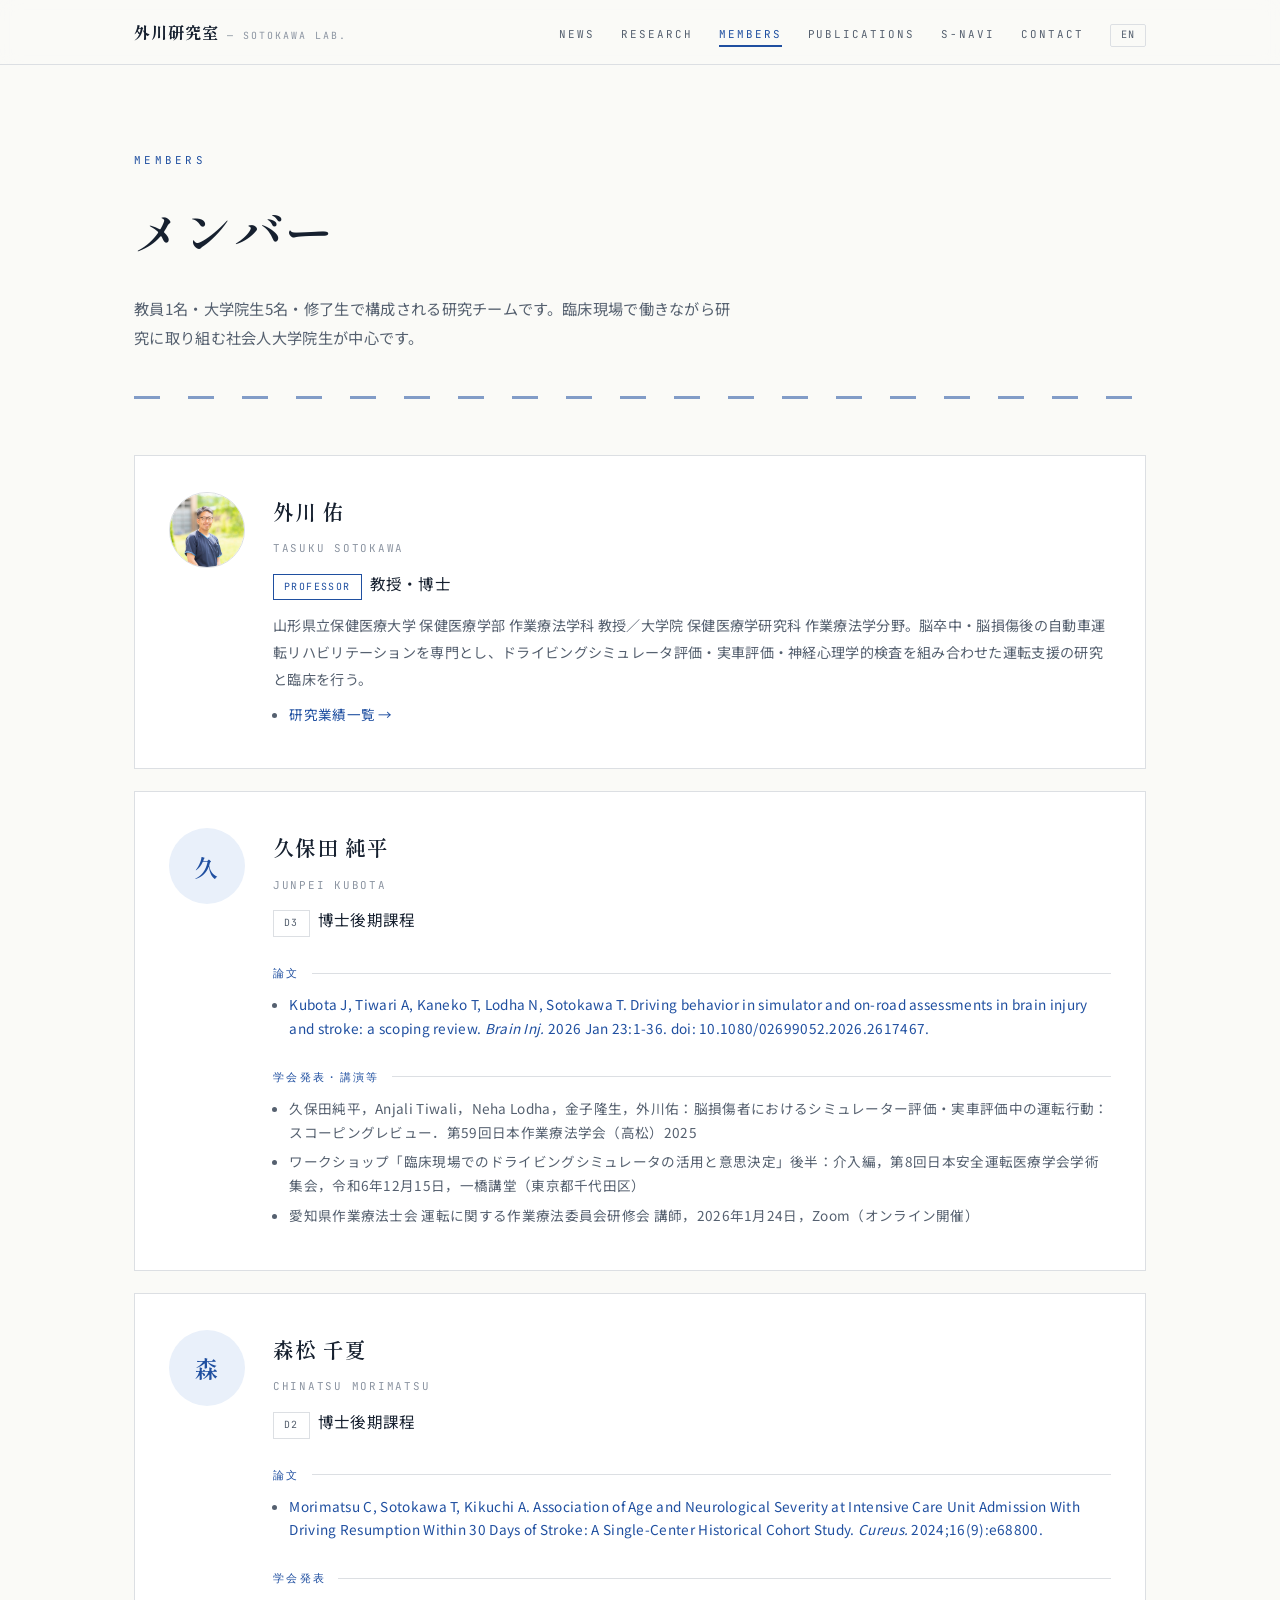
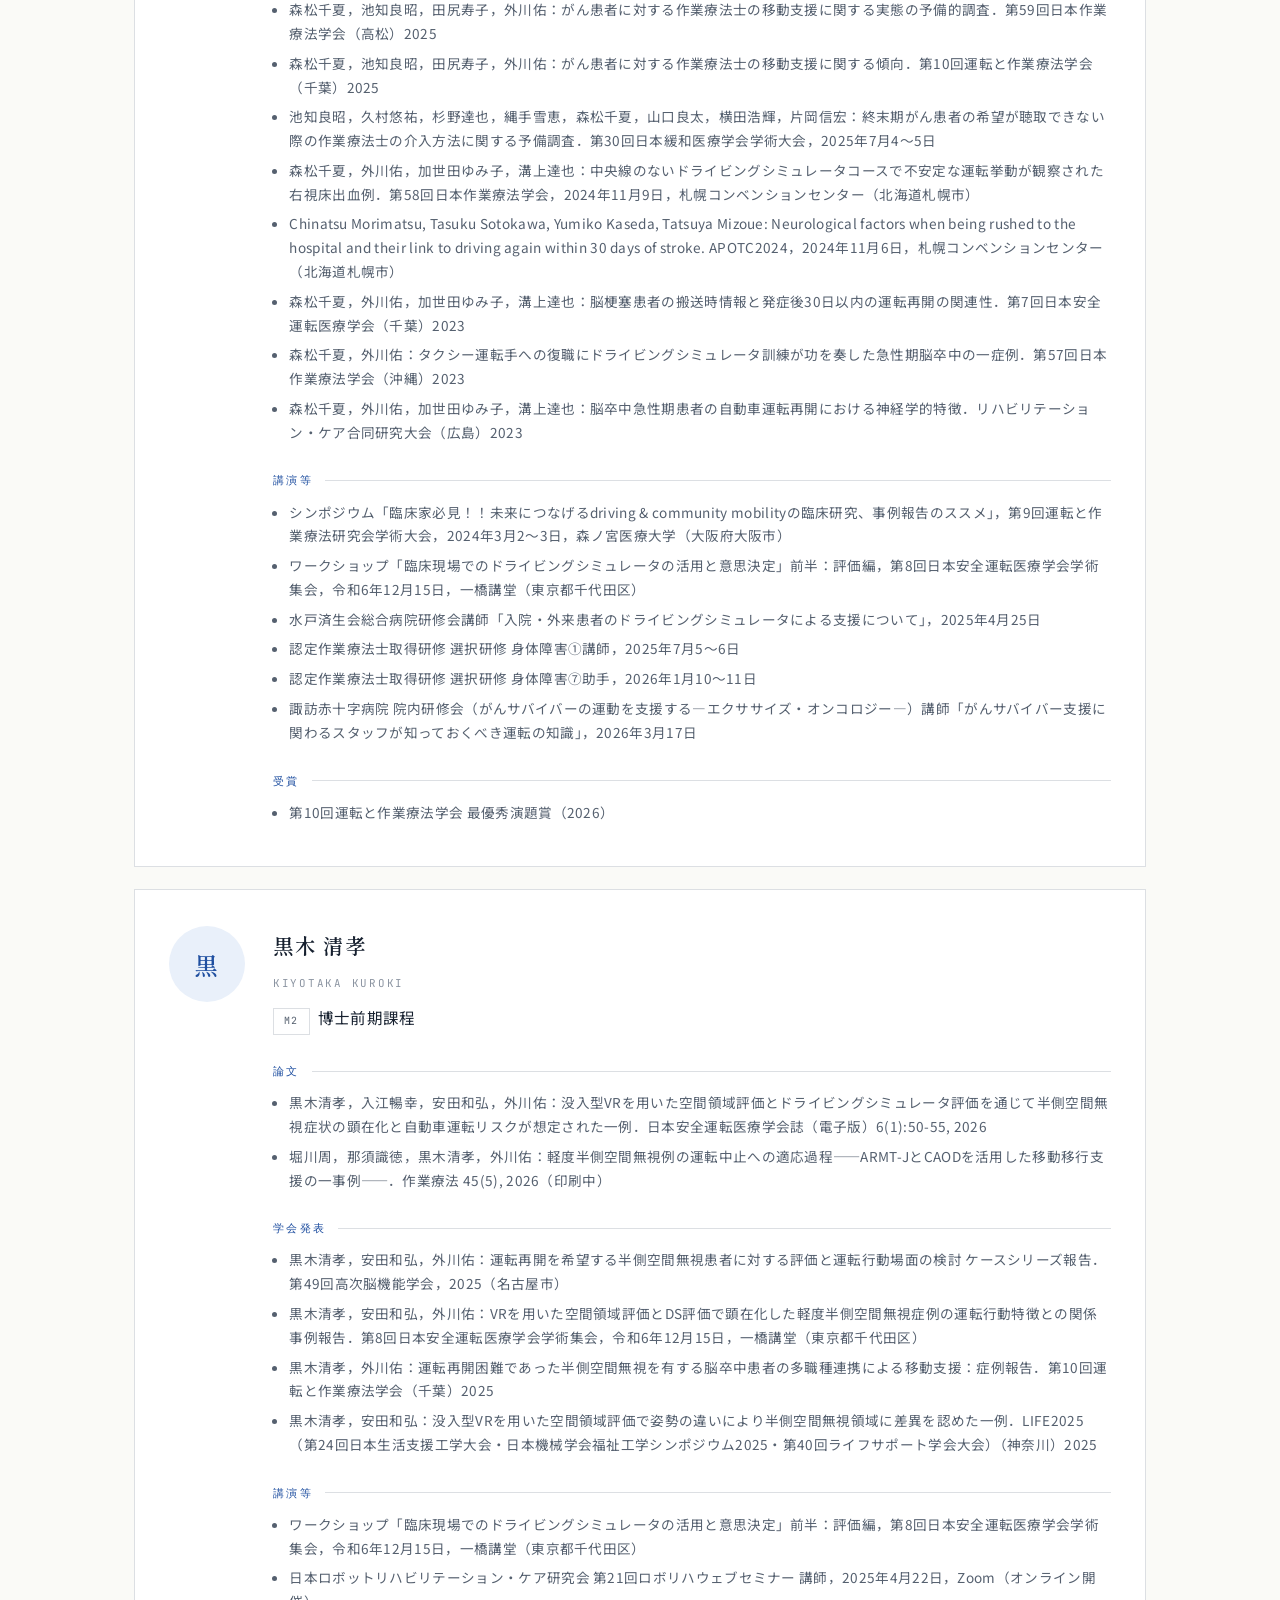
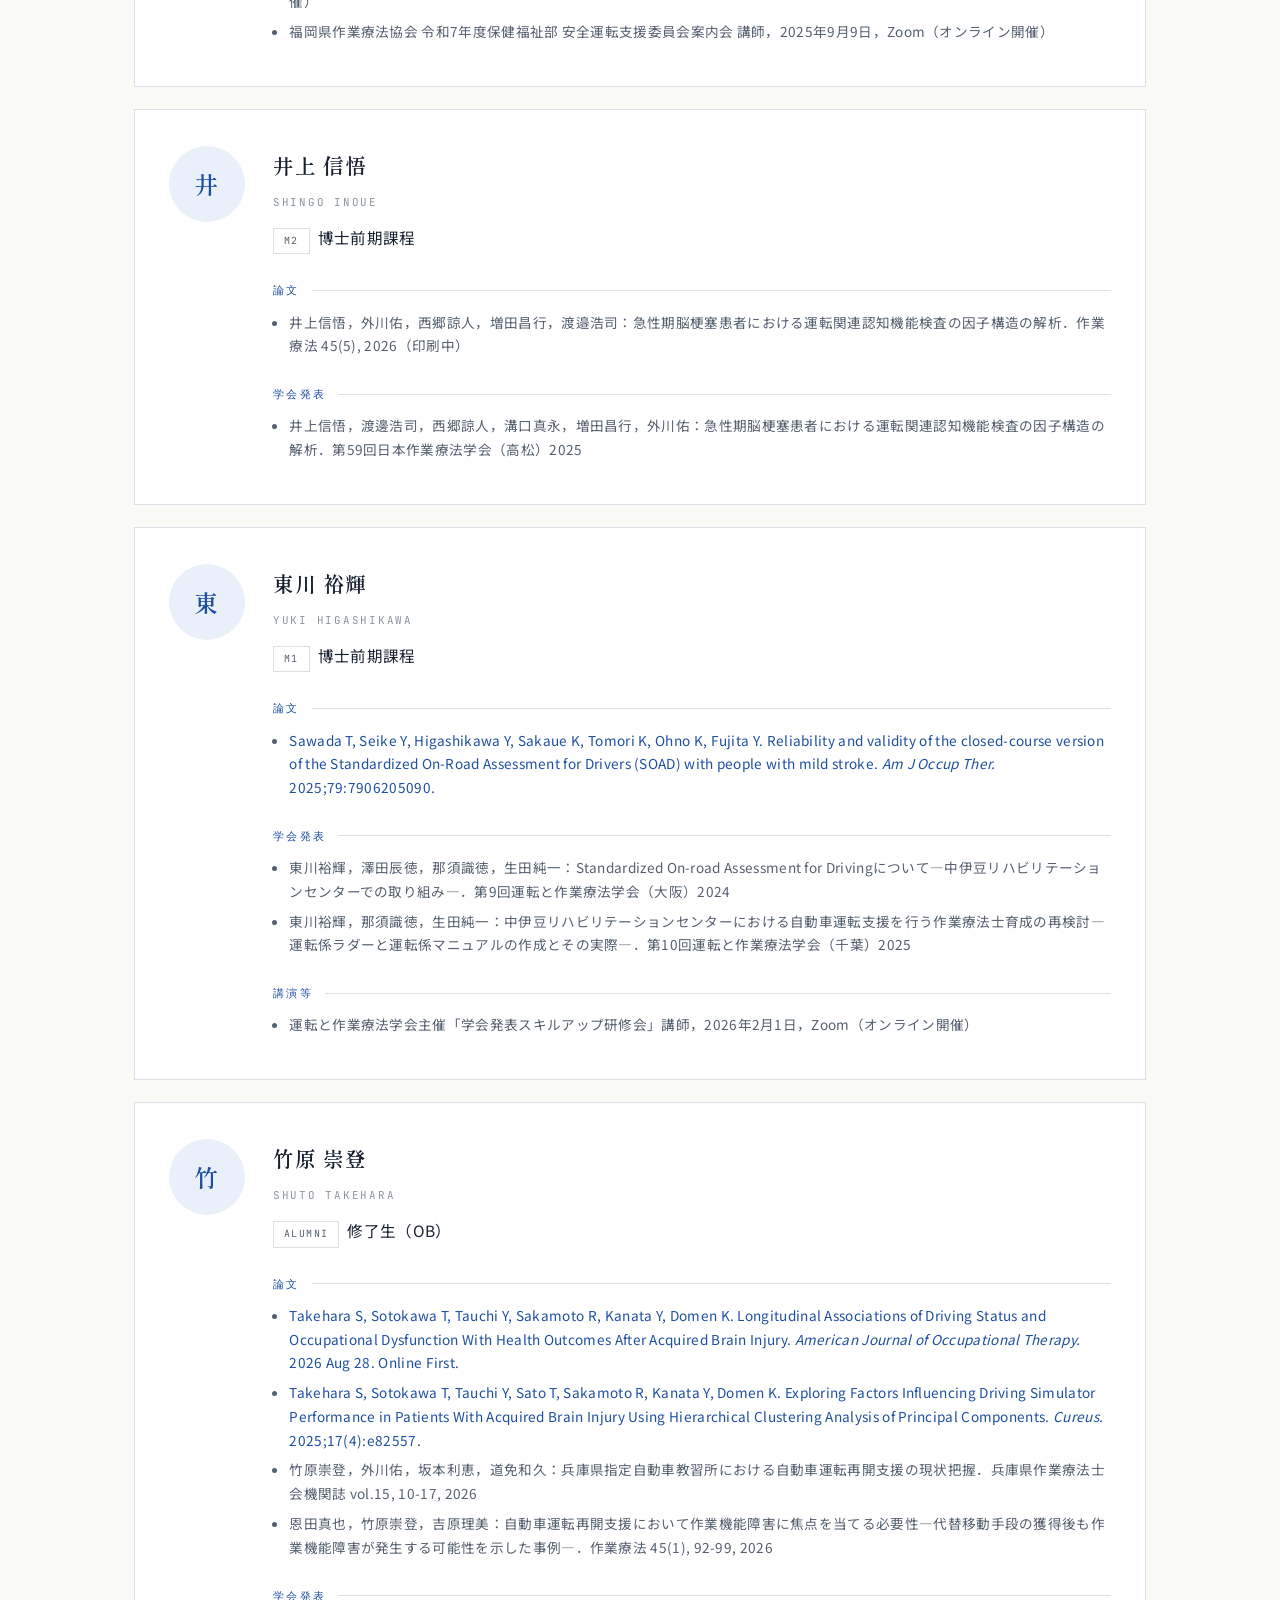
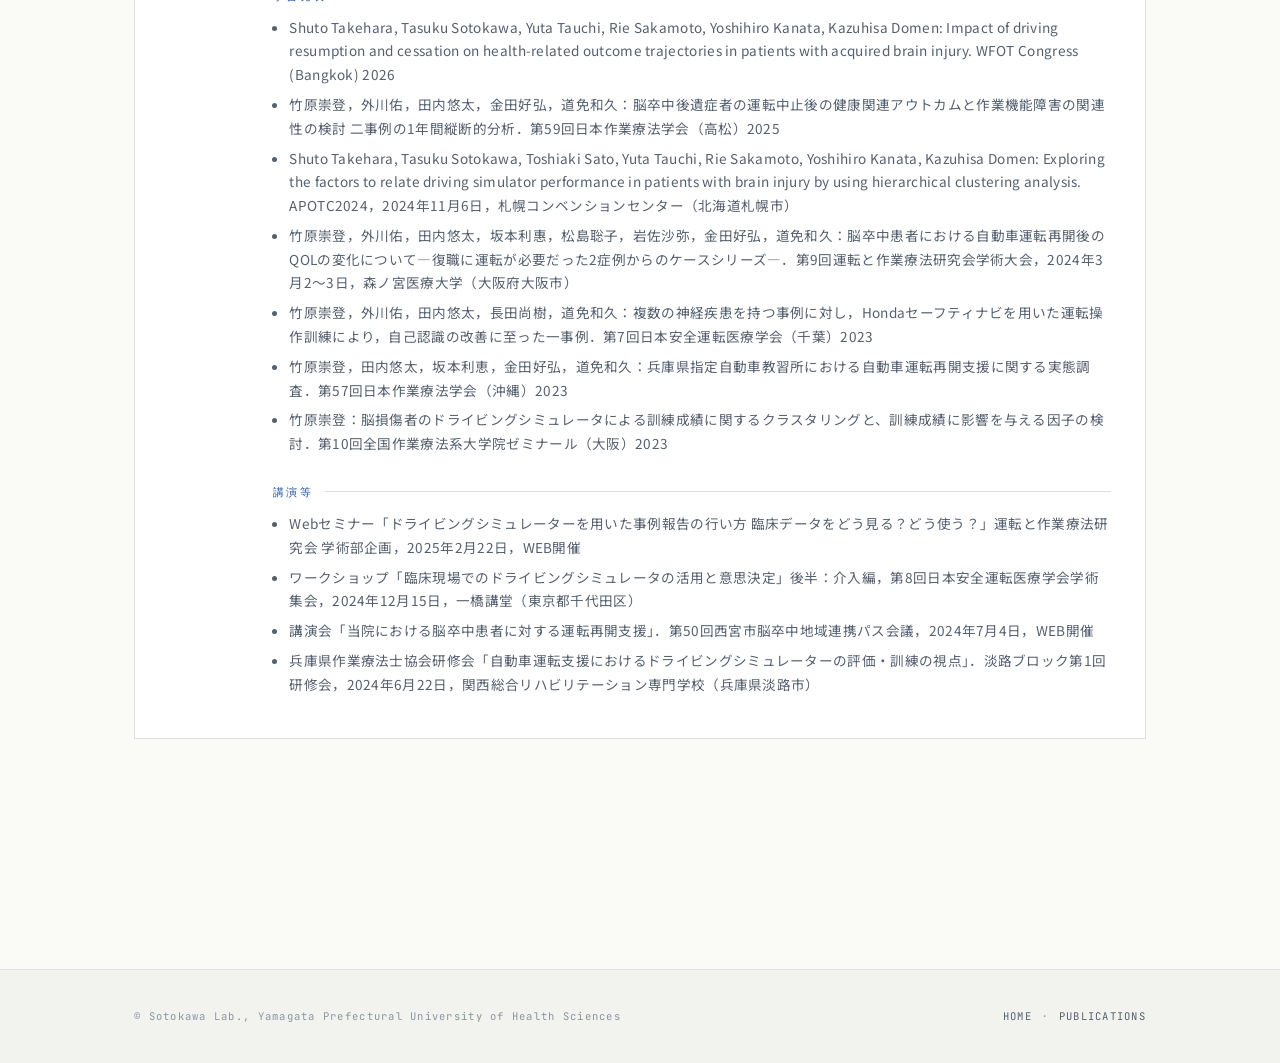
==== commit aabe2afb: "Add Takehara AJOT paper (Longitudinal Associations of Driving Status and Occupational Dysfunction, p" ====
--- a/members.html
+++ b/members.html
@@ -187,6 +187,7 @@
       <div class="role"><span class="tag">Alumni</span><span data-i18n="ja">修了生（OB）</span><span data-i18n="en" hidden>Alumnus</span></div>
       <h4><span data-i18n="ja">論文</span><span data-i18n="en" hidden>Publications</span></h4>
       <ul>
+        <li><a href="https://doi.org/10.1177/19437676261478046">Takehara S, Sotokawa T, Tauchi Y, Sakamoto R, Kanata Y, Domen K. Longitudinal Associations of Driving Status and Occupational Dysfunction With Health Outcomes After Acquired Brain Injury. <i>American Journal of Occupational Therapy.</i> 2026 Aug 28. Online First.</a></li>
         <li><a href="https://pmc.ncbi.nlm.nih.gov/articles/PMC12008731/">Takehara S, Sotokawa T, Tauchi Y, Sato T, Sakamoto R, Kanata Y, Domen K. Exploring Factors Influencing Driving Simulator Performance in Patients With Acquired Brain Injury Using Hierarchical Clustering Analysis of Principal Components. <i>Cureus.</i> 2025;17(4):e82557.</a></li>
         <li>竹原崇登，外川佑，坂本利恵，道免和久：兵庫県指定自動車教習所における自動車運転再開支援の現状把握．兵庫県作業療法士会機関誌 vol.15, 10-17, 2026</li>
         <li>恩田真也，竹原崇登，吉原理美：自動車運転再開支援において作業機能障害に焦点を当てる必要性—代替移動手段の獲得後も作業機能障害が発生する可能性を示した事例—．作業療法 45(1), 92-99, 2026</li>
